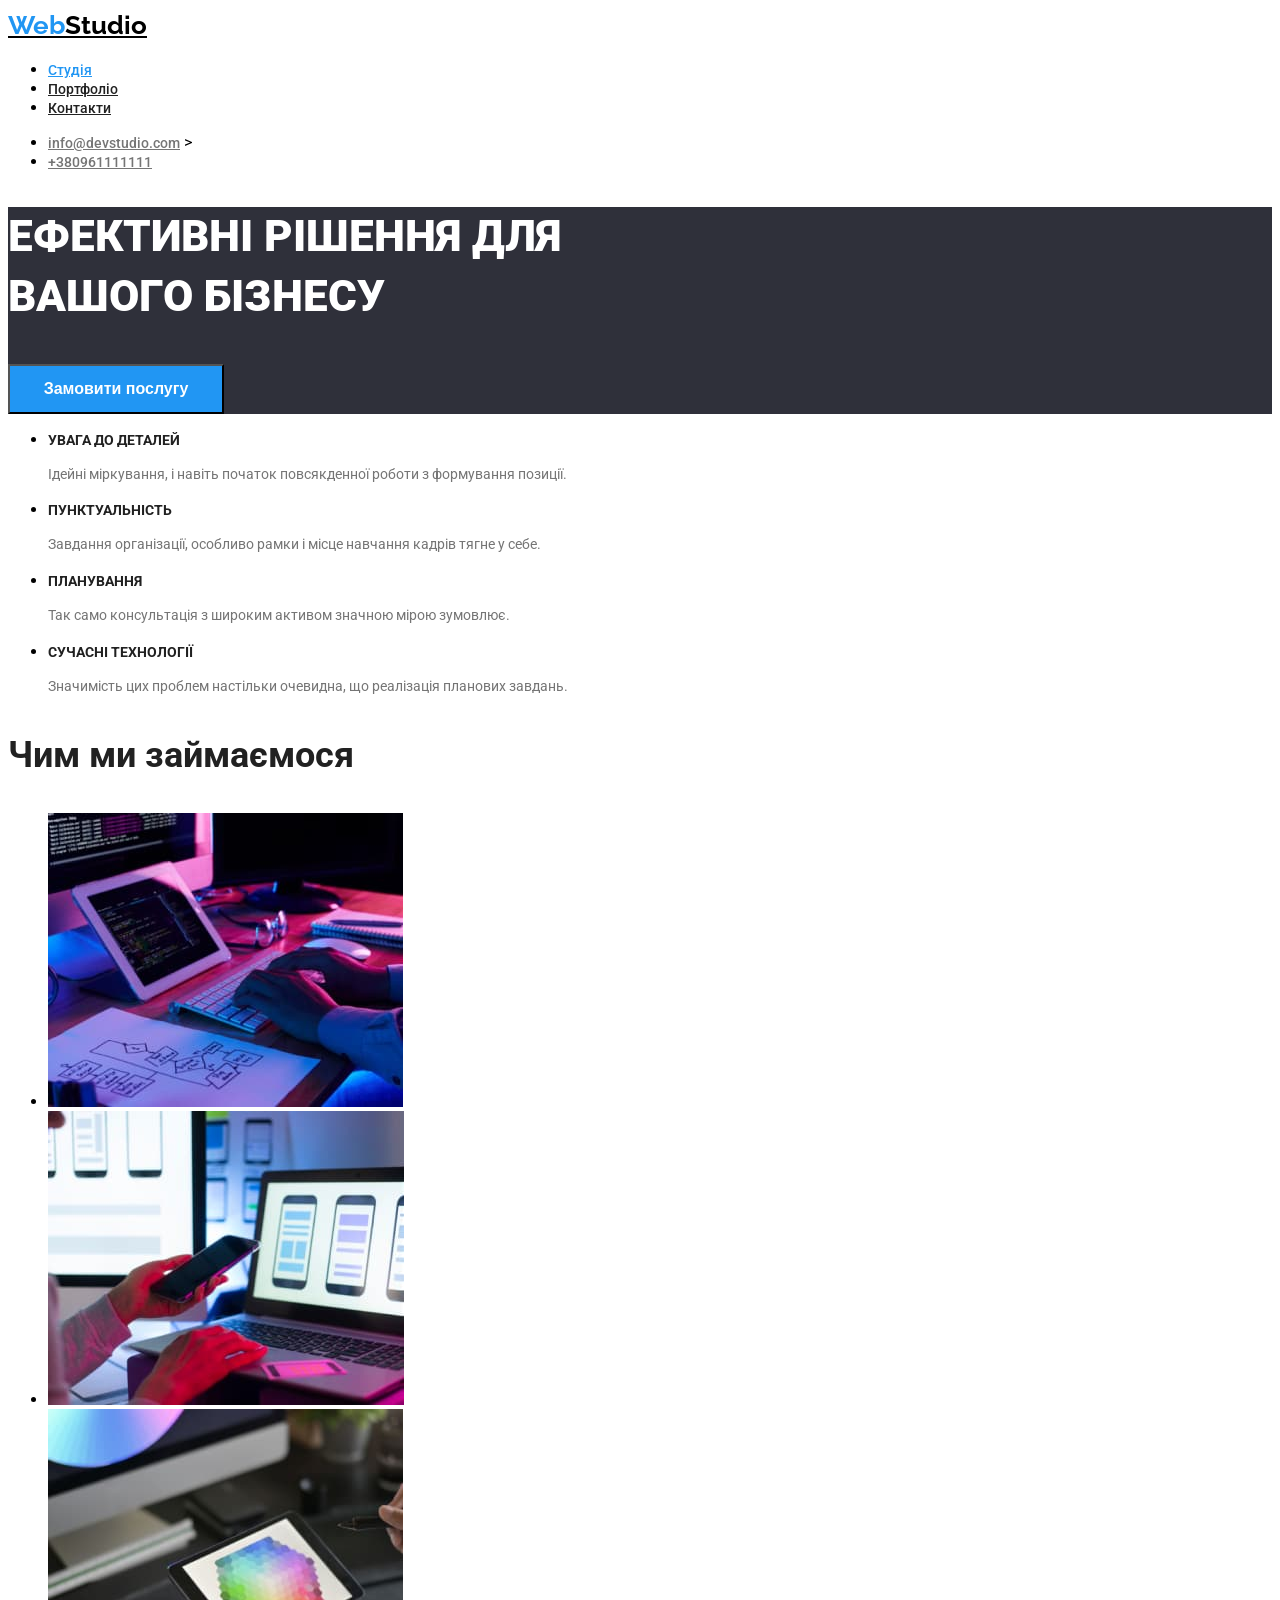
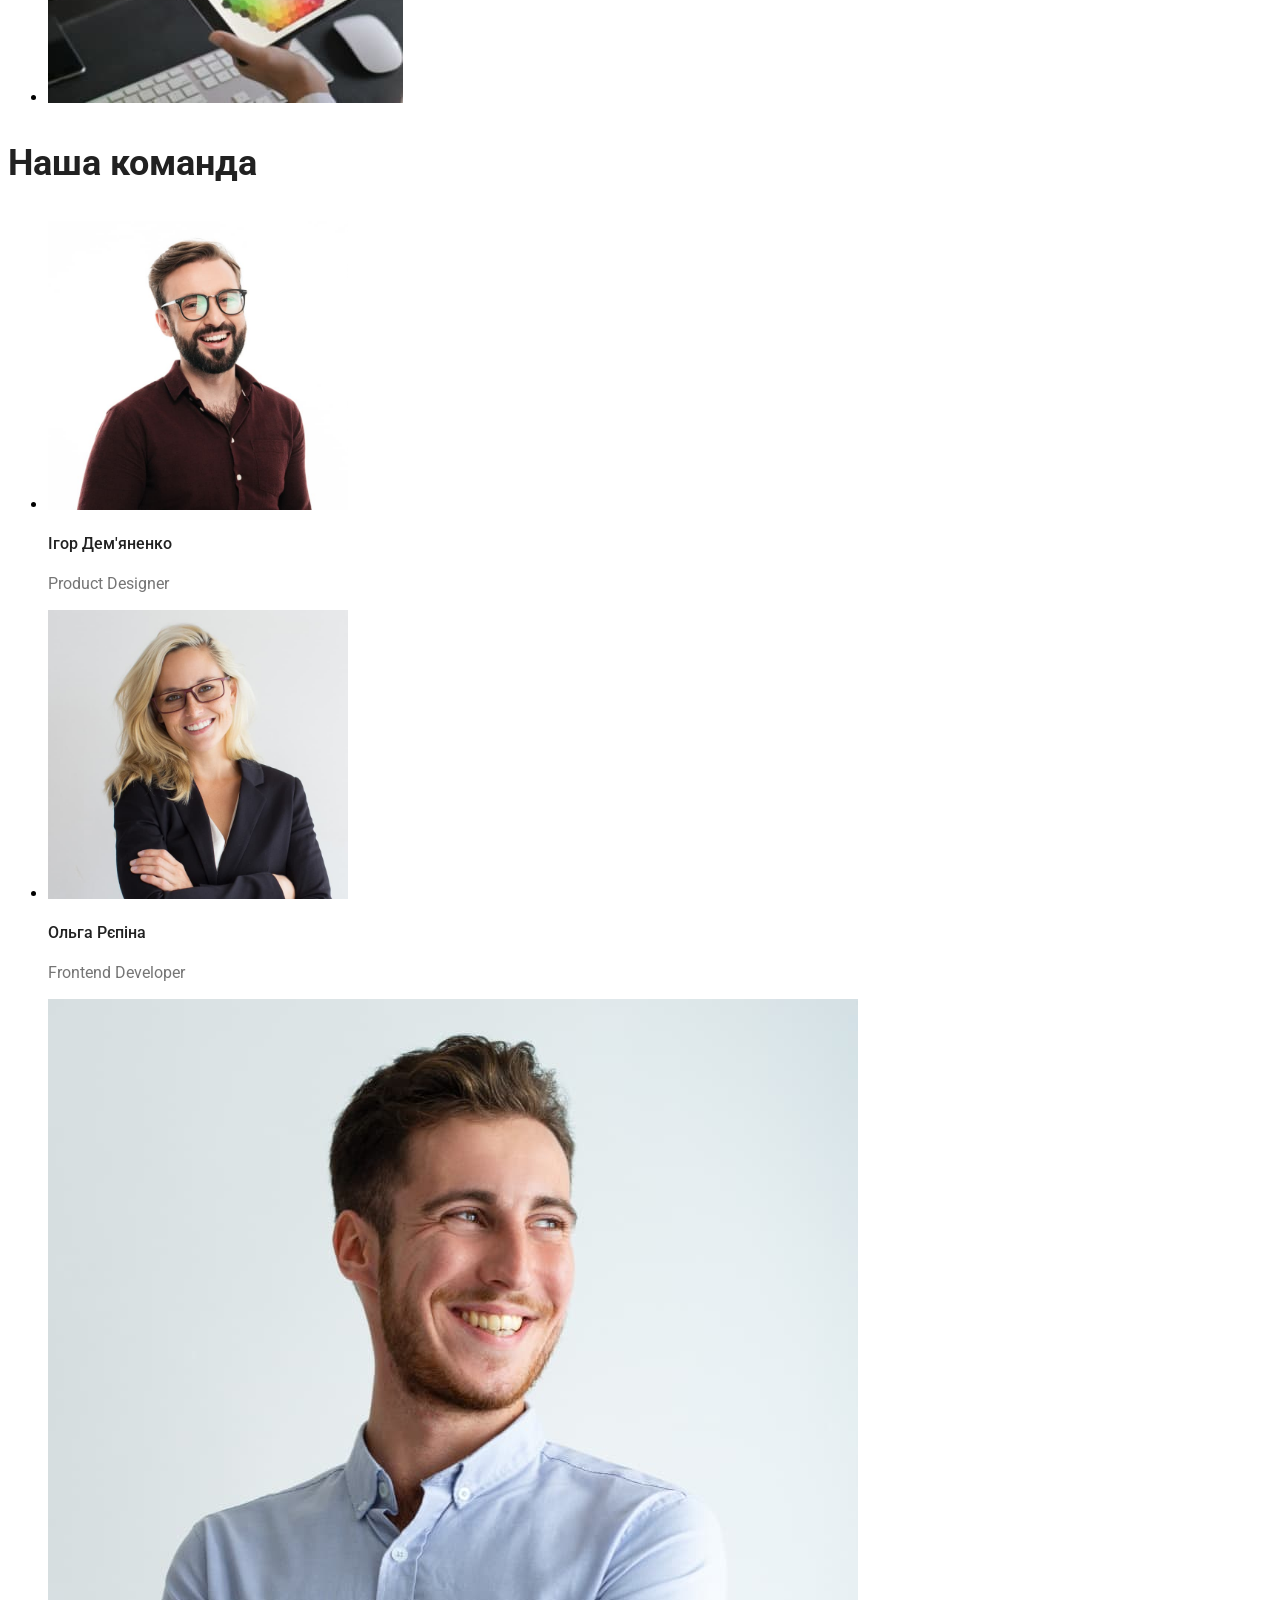
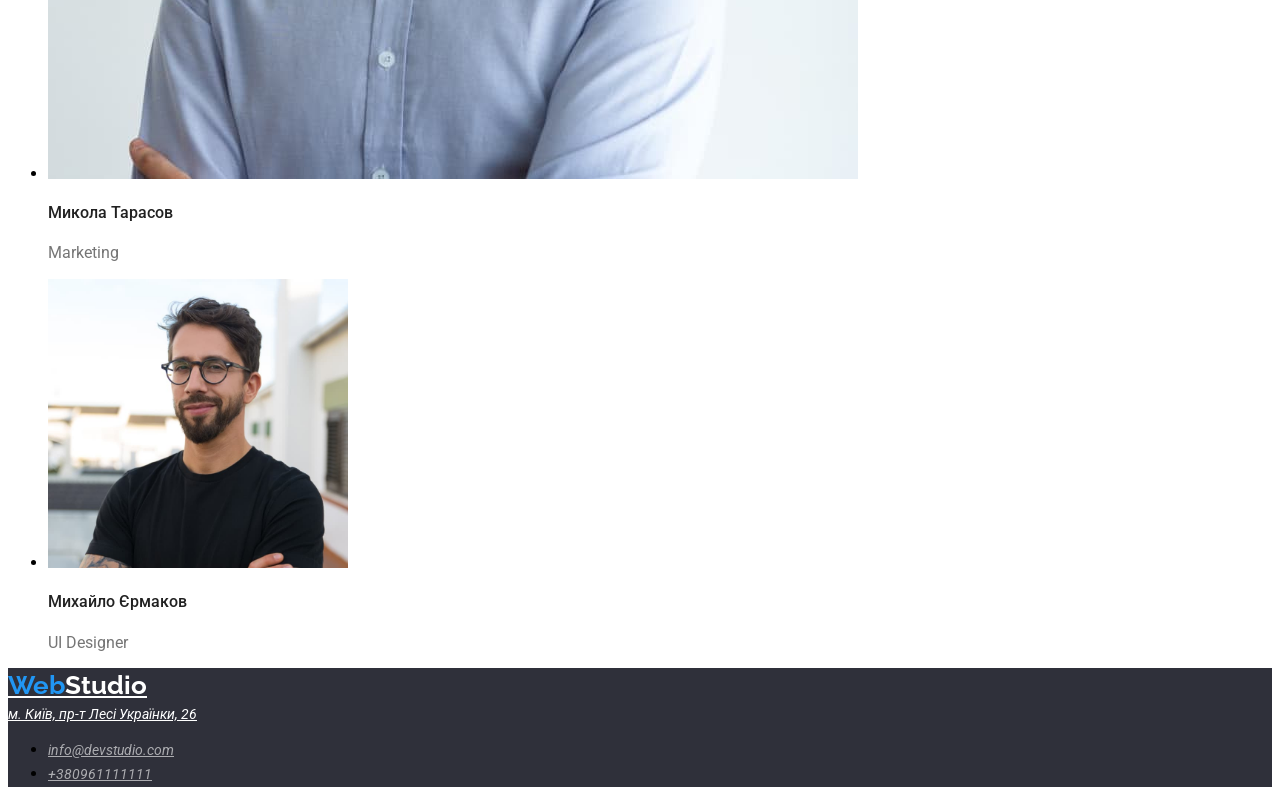
==== index.html @ e120ca50 "new body" ====
<!DOCTYPE html>
<html lang="en">
  <head>
    <meta charset="UTF-8" />
    <meta name="viewport" content="width=device-width, initial-scale=1.0" />
    <title>WebStudio</title>
    <link rel="preconnect" href="https://fonts.googleapis.com" />
    <link rel="preconnect" href="https://fonts.gstatic.com" crossorigin />
    <link
      href="https://fonts.googleapis.com/css2?family=Raleway:ital,wght@0,100..900;1,100..900&family=Roboto:ital,wght@0,100;0,300;0,400;0,500;0,700;0,900;1,100;1,300;1,400;1,500;1,700;1,900&display=swap"
      rel="stylesheet"
    />
    <link rel="stylesheet" href="./css/style.css" />
  </head>
  <body>
    <header class="header">
      <a class="header-logo" href="/index.html"><span class="header-web">Web</span>Studio</a>
      <nav class="header-nav">
        <ul class="nav-list">
          <li class="nav-link"><a class="nav-item current" href="./index.html">Студія</a></li>
          <li class="nav-link">
            <a class="nav-item" href="./pages/portfolio.html">Портфоліо</a>
          </li>
          <li class="nav-link"><a class="nav-item " href="#">Контакти</a></li>
        </ul>
      </nav>
      <ul class="header-list">
        <li class="header-link">
          <a class="header-item" href="mailto:info@devstudio.com"
            >info@devstudio.com</a>
          >
        </li>
        <li class="header-link"><a class="header-item" href="tel:+380961111111">+380961111111</a></li>
      </ul>
    </header>
    <main class="main">
      <!-- Секція Ефективні рішення для вашого бізнесу -->
      <section class="hero">
        <h1 class="hero-title">Ефективні рішення для вашого бізнесу</h1>
        <button type="button" class="hero-button">Замовити послугу</button>
      </section>
      <!-- Секція наші переваги -->
      <section class="advantages">
        <ul class="advantages-list">
          <li class="advantages-item">
            <h2 class="advantages-title">УВАГА ДО ДЕТАЛЕЙ</h2>
            <p class="advantages-text">
              Ідейні міркування, і навіть початок повсякденної роботи з
              формування позиції.
            </p>
          </li>
          <li class="advantages-item">
            <h2 class="advantages-title">ПУНКТУАЛЬНІСТЬ</h2>
            <p class="advantages-text">
              Завдання організації, особливо рамки і місце навчання кадрів тягне
              у себе.
            </p>
          </li>
          <li class="advantages-item">
            <h2 class="advantages-title">ПЛАНУВАННЯ</h2>
            <p class="advantages-text">
              Так само консультація з широким активом значною мірою зумовлює.
            </p>
          </li>
          <li class="advantages-item">
            <h2 class="advantages-title">СУЧАСНІ ТЕХНОЛОГІЇ</h2>
            <p class="advantages-text">
              Значимість цих проблем настільки очевидна, що реалізація планових
              завдань.
            </p>
          </li>
        </ul>
      </section>
      <!-- Секція чим ми займаємося -->
      <section class="affairs">
        <h3 class="affairs-title">Чим ми займаємося</h3>
        <ul class="affairs-list">
          <li class="affairs-item">
            <img src="./images/dekstop.jpg" alt="Фото як пишуть коди" class="affairs-img" />
          </li>
          <li class="affairs-item">
            <img src="./images/phone.jpg" alt="фото з телефоном" class="affairs-img" />
          </li>
          <li class="affairs-item">
            <img src="./images/plunshet.jpg" alt="фото з планшетом" class="affairs-img" />
          </li>
        </ul>
      </section>
      <!-- Секція наша команда -->
      <section class="comand">
        <h3 class="comand-title">Наша команда</h3>
        <ul class="comand-list">
          <li class="comand-item">
            <img src="./images/igor.jpg" width="300" alt="фото нашого колеги" class="comand-img" />
            <h4 class="comand-description">Ігор Дем'яненко</h4>
            <p class="comand-text">Product Designer</p>
          </li>
          <li class="comand-item">
            <img src="./images/olga.jpg" width="300" alt="фото нашої колеги" class="comand-img" />
            <h4 class="comand-description">Ольга Рєпіна</h4>
            <p class="comand-text">Frontend Developer</p>
          </li>
          <li class="comand-item">
            <img
              src="./images/mykola.jpg"
              width="
              alt="фото нашого колеги" class="comand-img"
            />
            <h4 class="comand-description">Микола Тарасов</h4>
            <p class="comand-text">Marketing</p>
          </li>
          <li class="comand-item">
            <img
              src="./images/myhuylo.jpg"
              width="300"
              alt="фото нашого колеги" class="comand-img"
            />
            <h4 class="comand-description">Михайло Єрмаков</h4>
            <p class="comand-text">UI Designer</p>
          </li>
        </ul>
      </section>
    </main>
    <footer class="footer">
      <a class="footer-logo" href="/index.html"
        ><span class="footer-web">Web</span>Studio</a
      >
      <address class="footer-adress">
        <a
          class="footer-maps"
          href="https://www.google.com/maps/d/viewer?mid=10uSM3H-mIU3GznYo2szRIEphczw&hl=en_US&ll=50.42732700000001%2C30.538092&z=17"
          target="_blank"
          >м. Київ, пр-т Лесі Українки, 26</a
        >
        <ul class="footer-list">
          <li class="footer-link">
            <a class="footer-item" href="mailto:info@devstudio.com"
              >info@devstudio.com</a
            >
          </li>
          <li class="footer-link"><a class="footer-item" href="tel:+380961111111">+380961111111</a></li>
        </ul>
      </address>
    </footer>
  </body>
</html>
---- css/style.css ----
:root{
    --background-color: #2F303A;
    --text-color :#212121;
    --accent-color: #757575;
    --web-color: #2196F3;
    --studio-color: #FFF;
    --data-color: rgba(255, 255, 255, 0.6); 
    --comand-color: rgba(245, 244, 250, 1);
    --dateheader-color: rgba(117, 117, 117, 1);
    --studio1-color: #000;
}

body {
font-family: "Roboto";
}

/* Хедер */
.header-logo {
    color: var(--studio1-color);
        font-family: "Raleway";
        font-size: 26px;
        font-weight: 700;
        line-height: 1.38;       
}

.header-web {
color: var(--web-color);
    font-family: "Raleway";
    font-size: 26px;
    font-weight: 700;
    line-height: 1.38;
   
}

.nav-item {
    color: var(--text-color);
        font-size: 14px;
        font-weight: 500;
        line-height: 1.14;
}

.nav-item:hover, .nav-item:focus {
    color: var(--web-color);
}

.current {
    color: var(--web-color);
}

.header-item {
    color: var(--accent-color);
        font-size: 14px;
        font-weight: 500;
        line-height: 1.14;
       
}

.header-item:hover, .header-item:focus {
    color: var(--web-color);
}

/* Секція герой */
.hero {
        background: var(--background-color);
}

.hero-title {
    width: 696px;
    color: var(--studio-color);
        font-size: 44px;
        font-weight: 900;
        line-height: 1.36;
        text-transform: uppercase;
}

.hero-button {
    width: 216px;
        height: 50px;
        background: var(--web-color);
        color: var(--studio-color);
            font-size: 16px;
            font-weight: 700;
            line-height: 30px;
}

/* Секція наші переваги */
.advantages-title {
    color: var(--text-color);
        font-size: 14px;
        font-weight: 700;
        line-height: 1.14;
        text-transform: uppercase;
}

.advantages-text {
    color: var(--accent-color);
        font-size: 14px;
        font-weight: 400;
        line-height: 1.71;
}

/* Секція чим ми займаємося */
.affairs-title {
    color: var(--text-color);
        font-size: 36px;
        font-weight: 700;
        line-height: 1.16;
}

/* Секція команда  */
.command {
    background-color: var(--comand-color);
}

.comand-title {
    color: var(--text-color);
        font-size: 36px;
        font-weight: 700;
        line-height: 1.16;
}

.comand-description {
    color: var(--text-color);
        font-size: 16px;
        font-weight: 500;
        line-height: 1.18;
}

.comand-text {
    color: var(--accent-color);
        font-size: 16px;
        font-weight: 400;
        line-height: 1.18;
}

/* Футер */
.footer {
    background-color: var(--background-color);
}

.footer-logo {
    color: var(--studio-color);
        font-family: "Raleway";
        font-size: 26px;
        font-weight: 700;
        line-height: 1.38;
}

.footer-web {
    color: var(--web-color);
        font-family: "Raleway";
        font-size: 26px;
        font-weight: 700;
        line-height: 1.38;
}

.footer-maps {
    color: var(--studio-color);
        font-size: 14px;
        font-weight: 400;
        line-height: 1,71;
}

.footer-item {
    color: var(--data-color);
        font-size: 14px;
        font-weight: 400;
        line-height: 1.71;
}
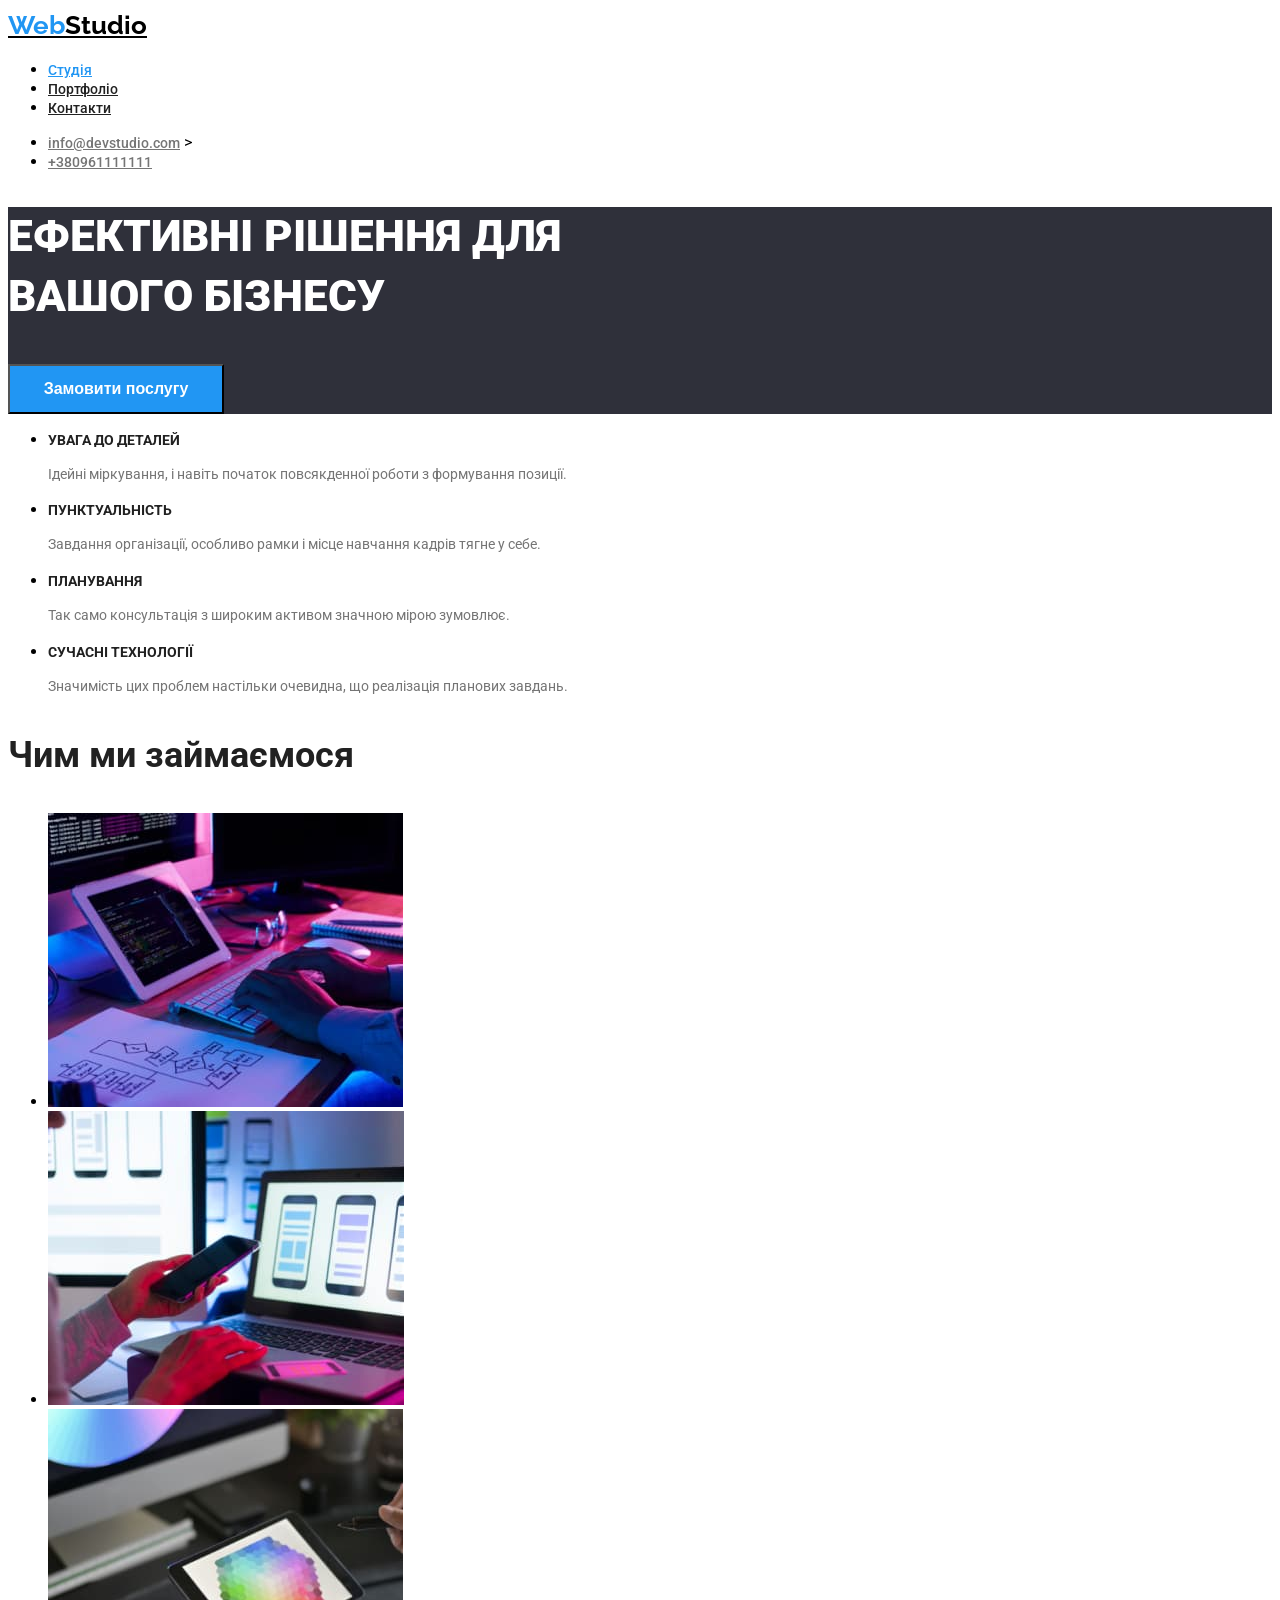
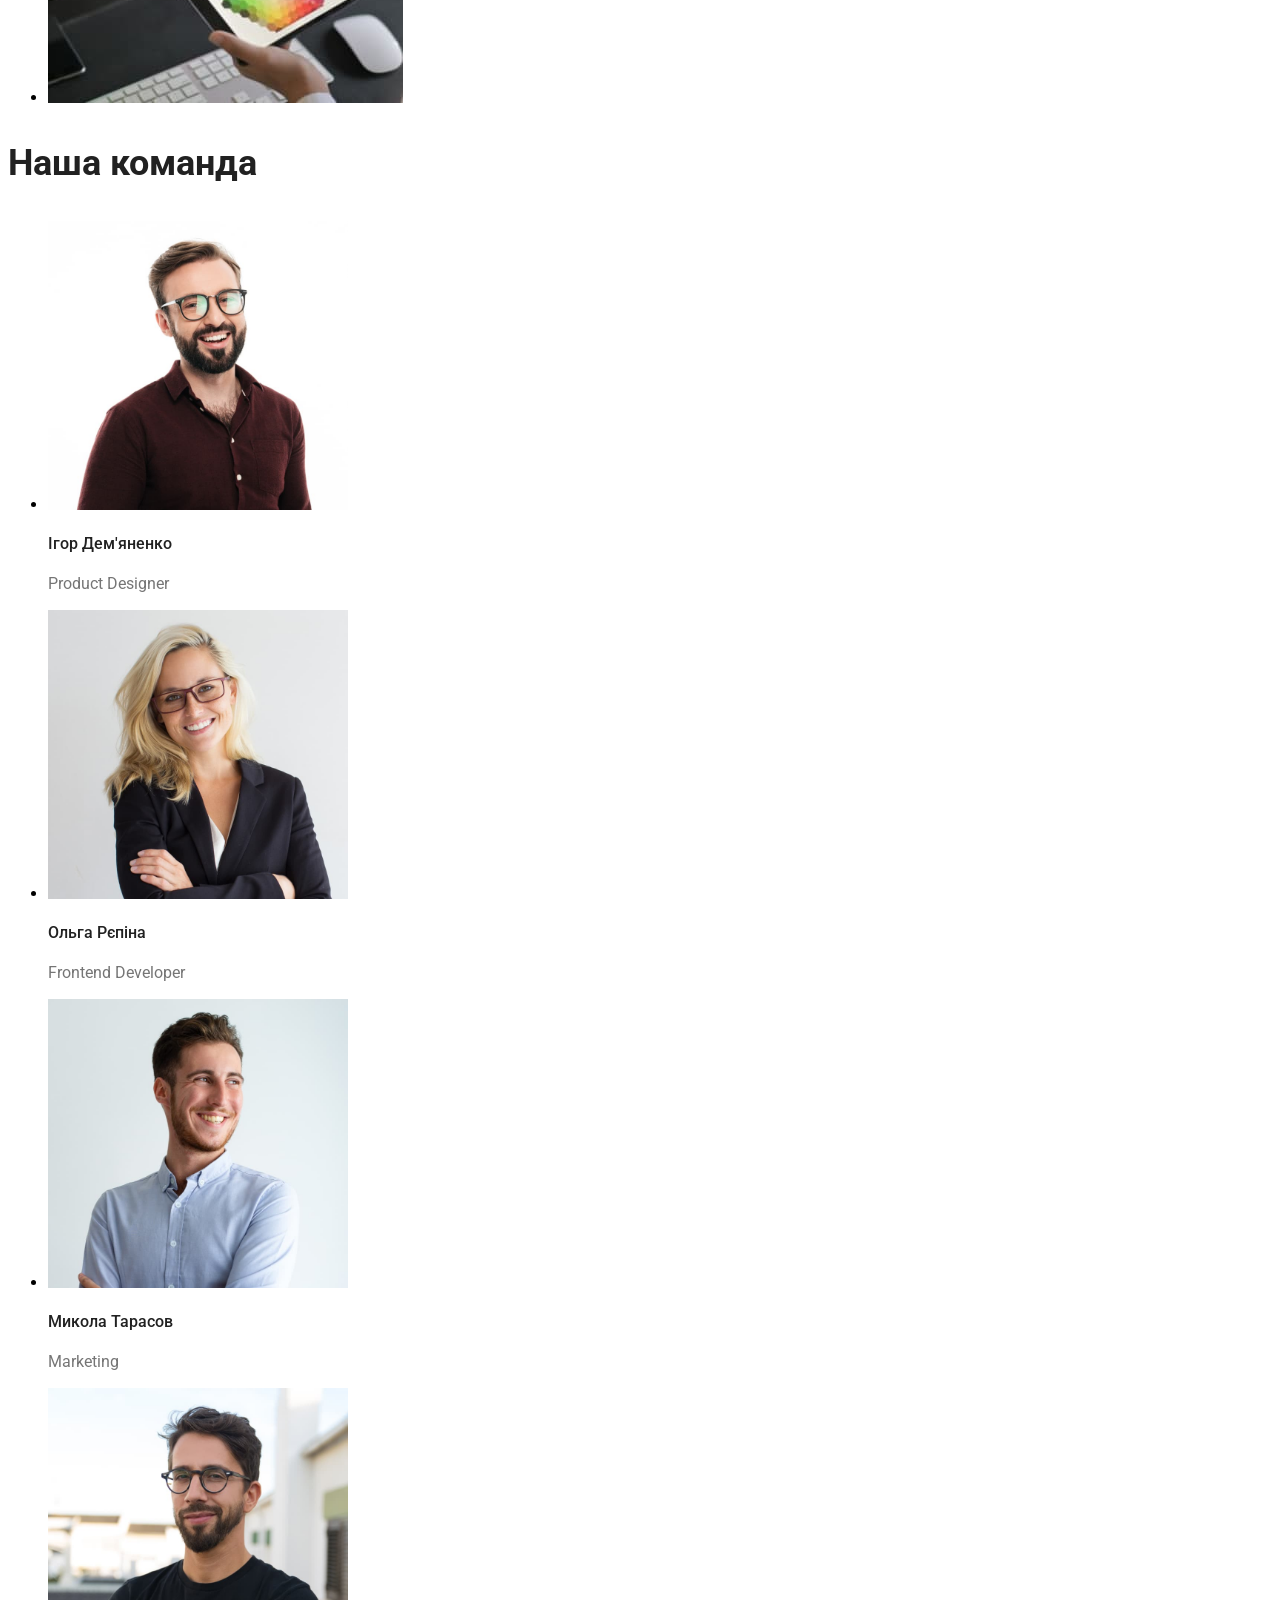
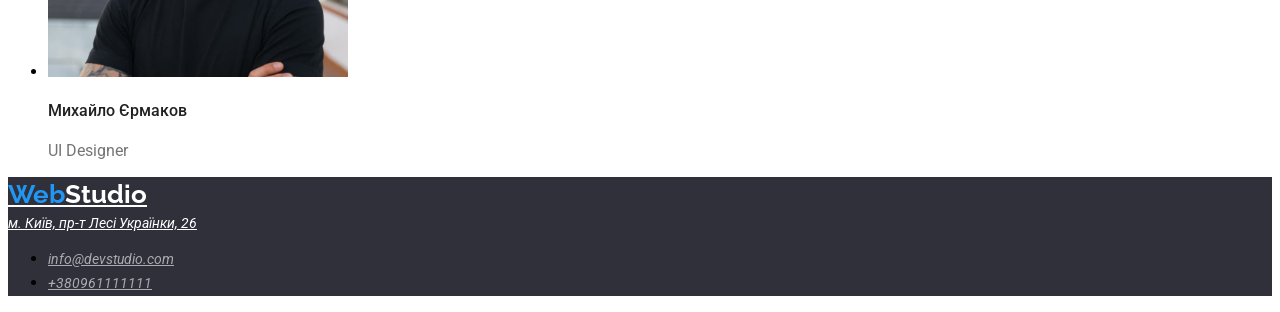
==== commit 512f95b0: "300px" ====
--- a/index.html
+++ b/index.html
@@ -103,7 +103,7 @@
           <li class="comand-item">
             <img
               src="./images/mykola.jpg"
-              width="
+              width="300"
               alt="фото нашого колеги" class="comand-img"
             />
             <h4 class="comand-description">Микола Тарасов</h4>
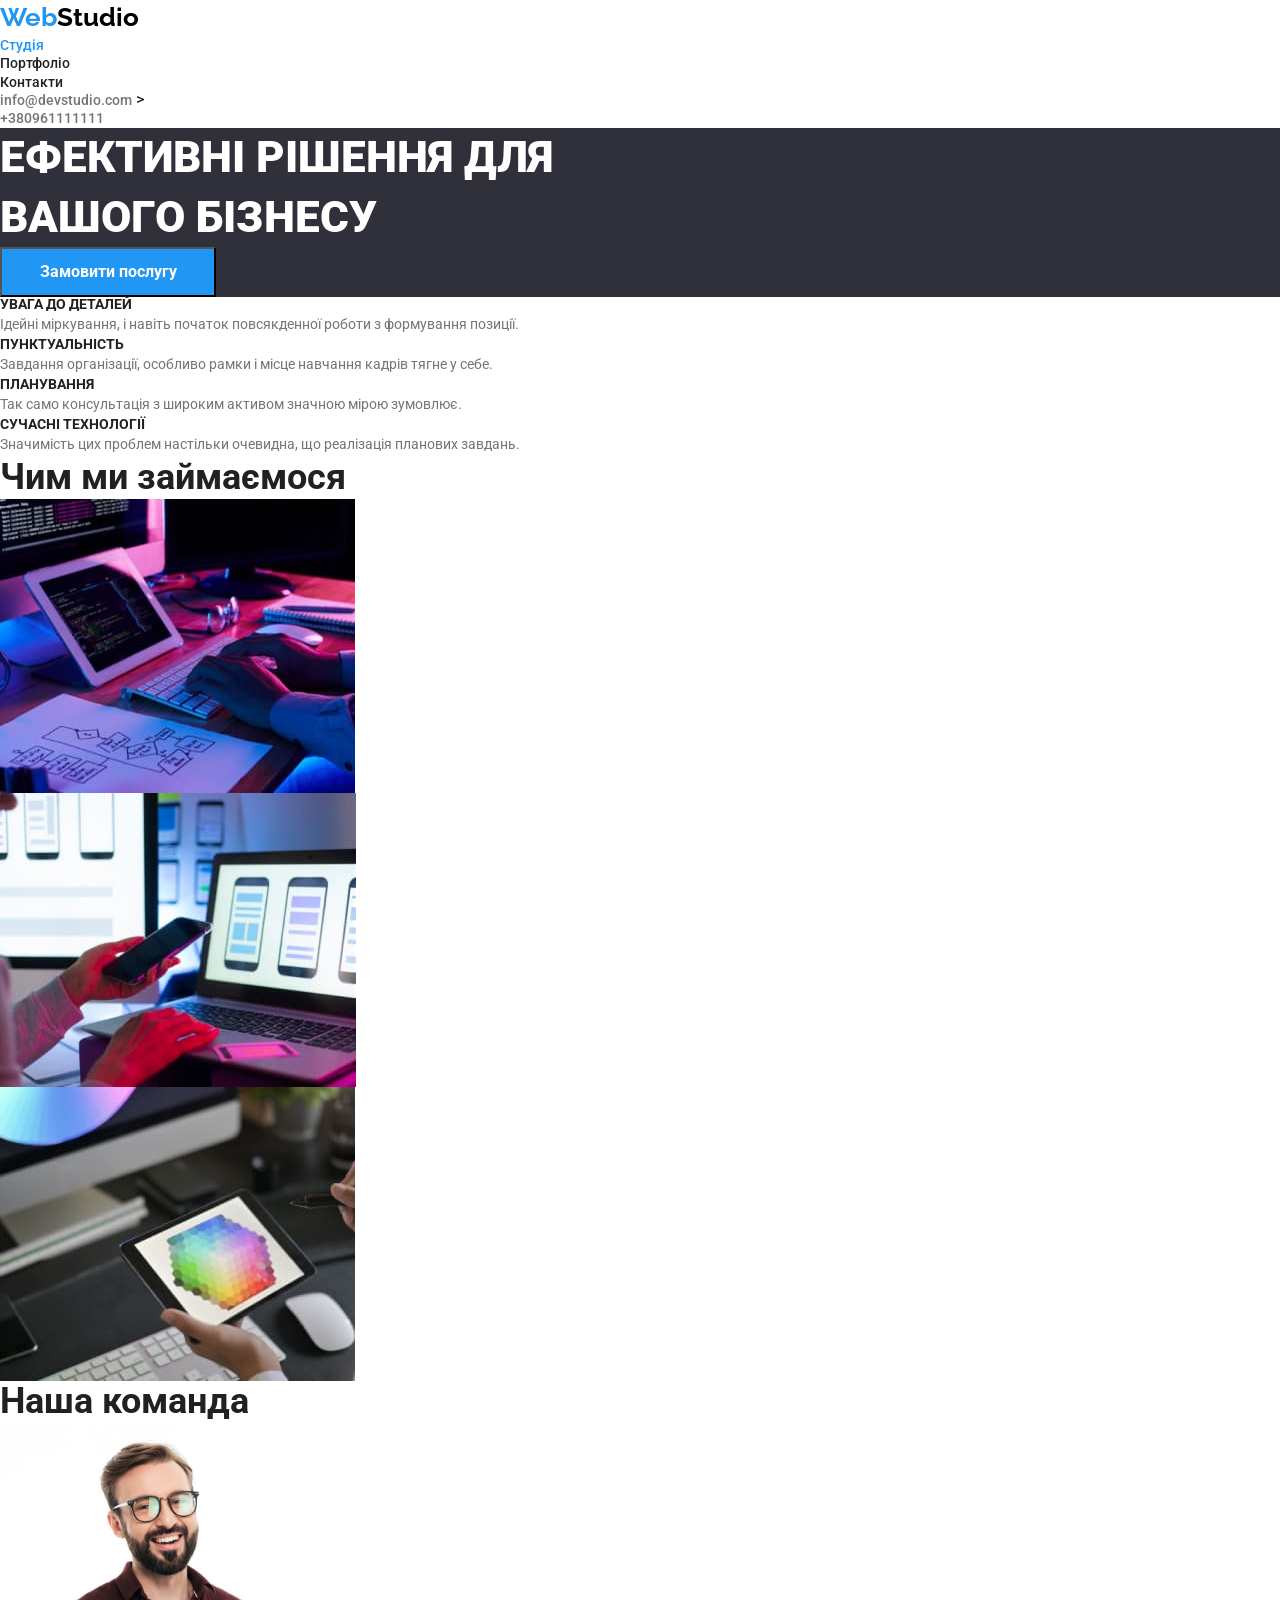
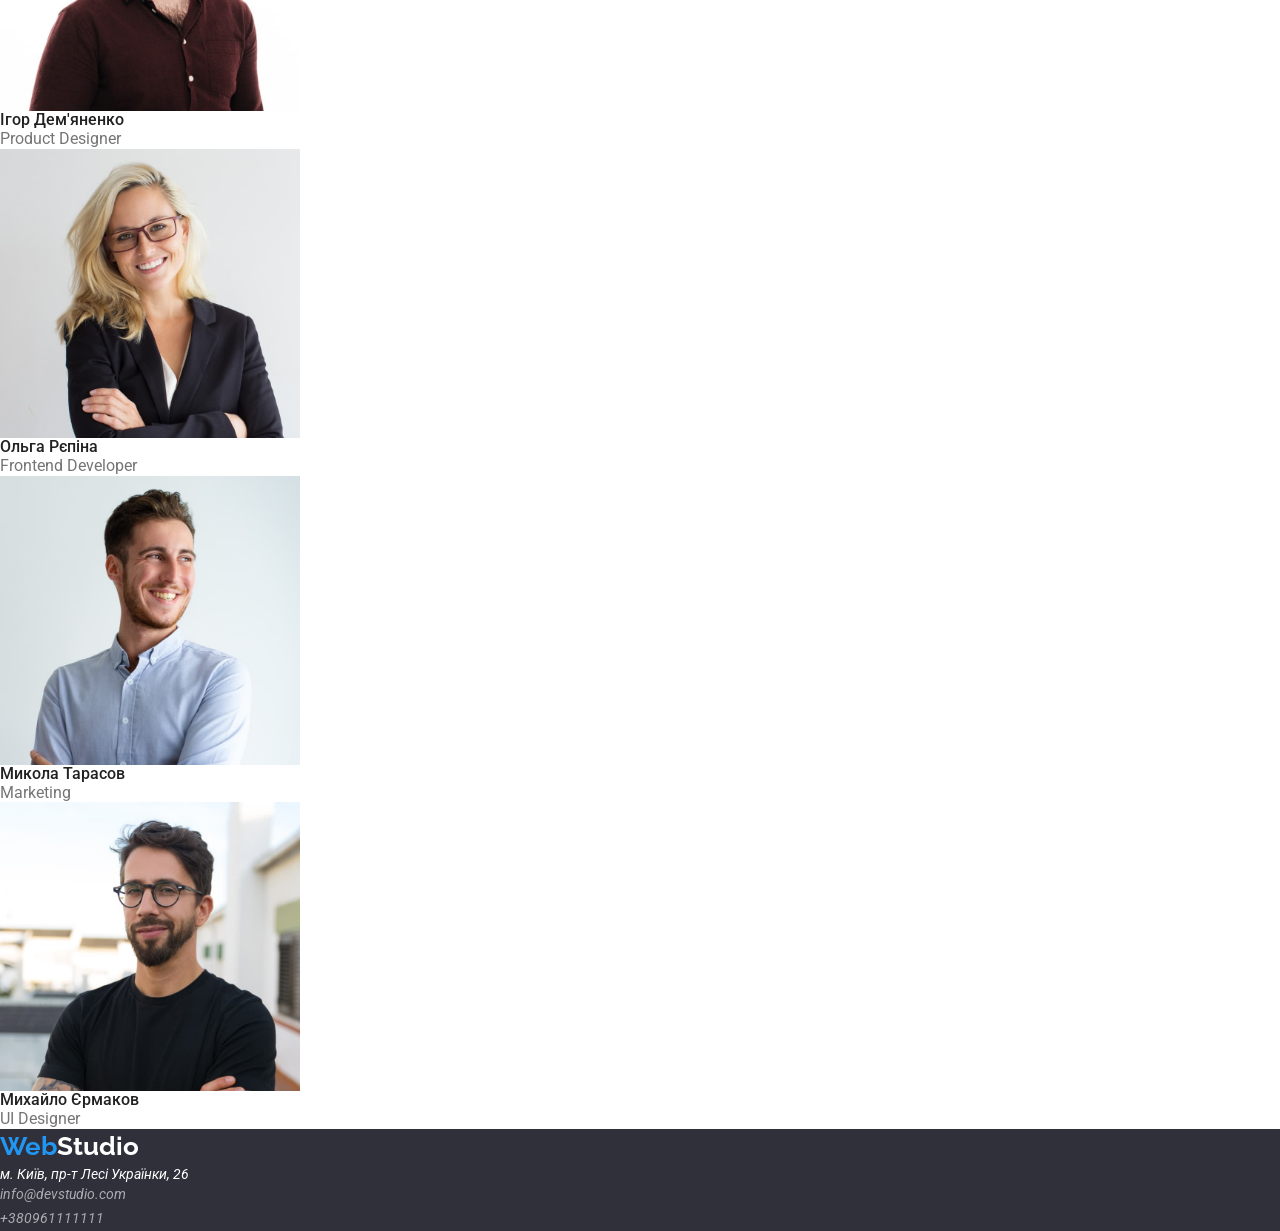
==== commit 563e22bb: "normalize" ====
--- a/index.html
+++ b/index.html
@@ -10,6 +10,7 @@
       href="https://fonts.googleapis.com/css2?family=Raleway:ital,wght@0,100..900;1,100..900&family=Roboto:ital,wght@0,100;0,300;0,400;0,500;0,700;0,900;1,100;1,300;1,400;1,500;1,700;1,900&display=swap"
       rel="stylesheet"
     />
+    <link rel="stylesheet" href="https://cdnjs.cloudflare.com/ajax/libs/modern-normalize/2.0.0/modern-normalize.min.css" integrity="sha512-4xo8blKMVCiXpTaLzQSLSw3KFOVPWhm/TRtuPVc4WG6kUgjH6J03IBuG7JZPkcWMxJ5huwaBpOpnwYElP/m6wg==" crossorigin="anonymous" referrerpolicy="no-referrer" />
     <link rel="stylesheet" href="./css/style.css" />
   </head>
   <body>
--- a/css/style.css
+++ b/css/style.css
@@ -8,6 +8,25 @@
     --comand-color: rgba(245, 244, 250, 1);
     --dateheader-color: rgba(117, 117, 117, 1);
     --studio1-color: #000;
+}
+
+img {
+    display: block;
+}
+
+h1, h2, h3, h4, p {
+    margin: 0;
+    padding: 0;
+}
+
+ul {
+    list-style: none;
+    margin: 0;
+    padding: 0;
+}
+
+a {
+    text-decoration: none;
 }
 
 body {
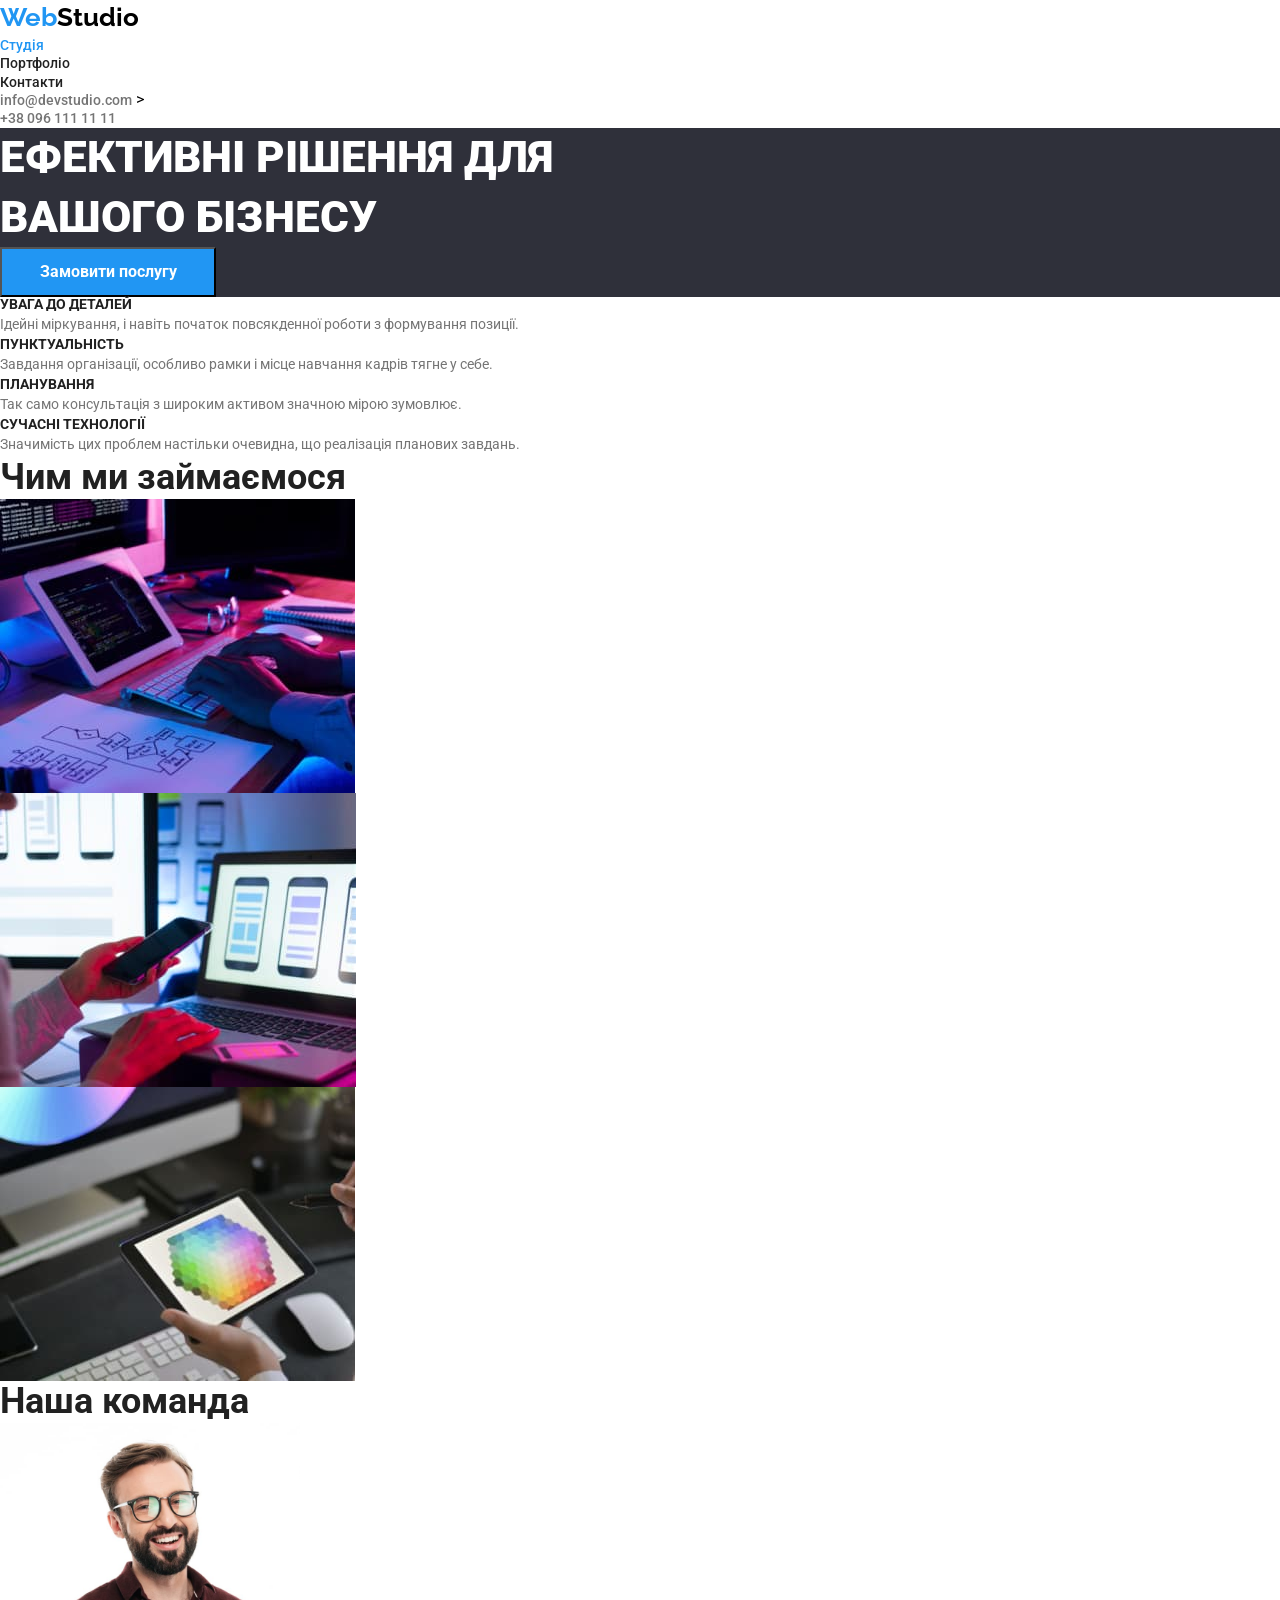
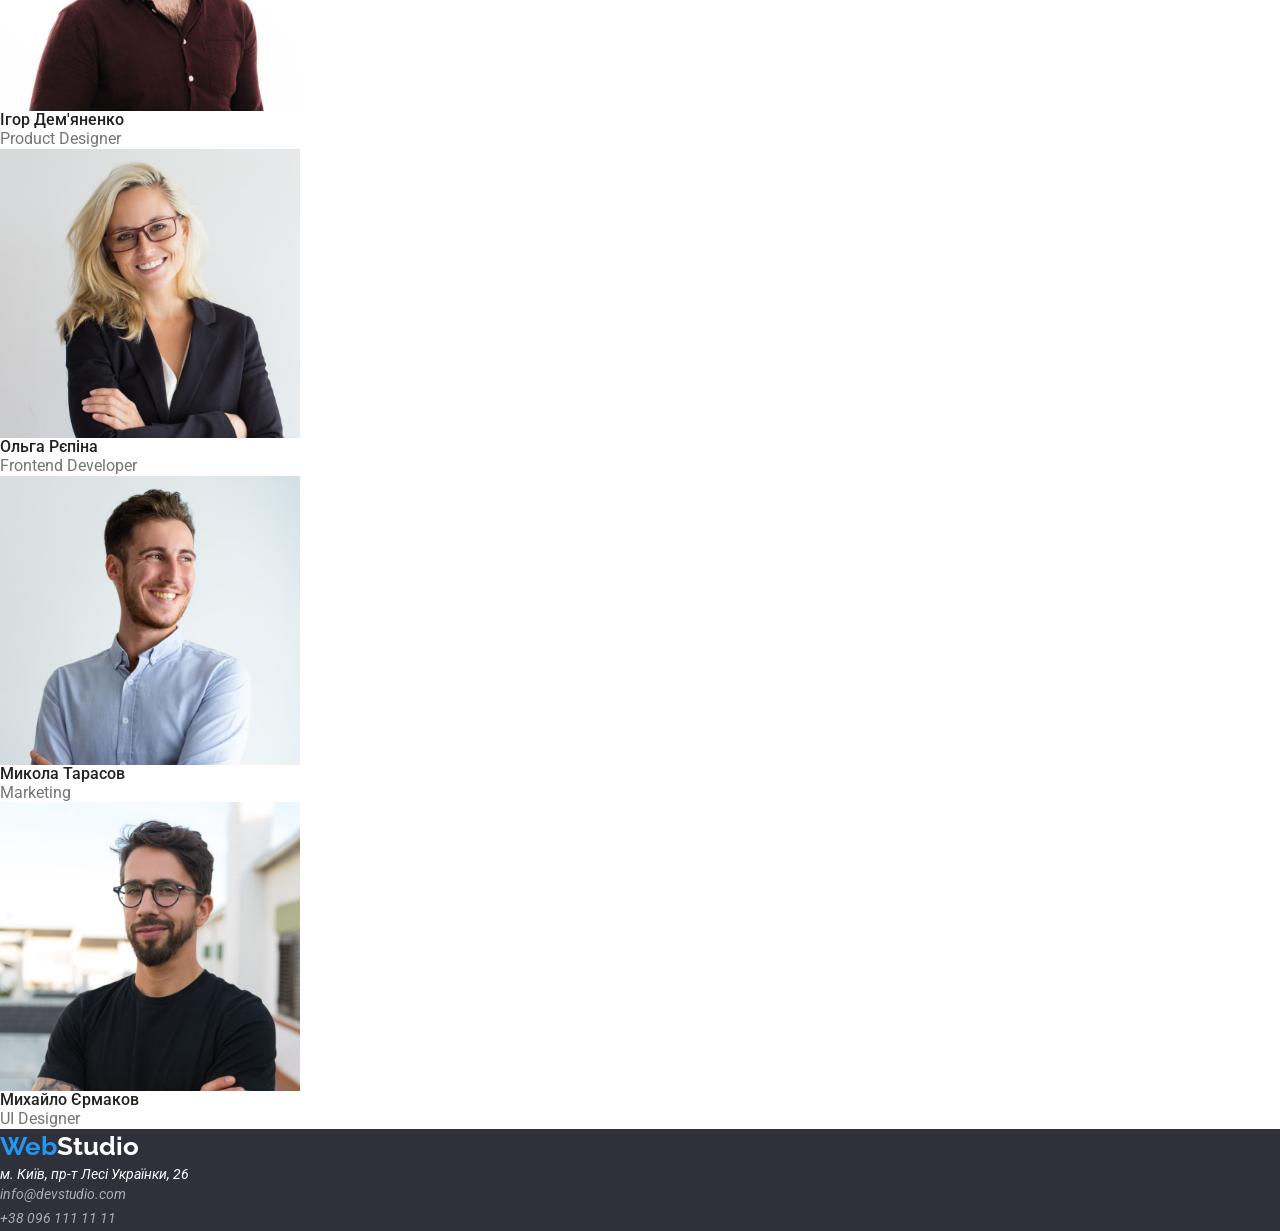
==== commit 66c16915: "new-phone" ====
--- a/index.html
+++ b/index.html
@@ -31,7 +31,7 @@
             >info@devstudio.com</a>
           >
         </li>
-        <li class="header-link"><a class="header-item" href="tel:+380961111111">+380961111111</a></li>
+        <li class="header-link"><a class="header-item" href="tel:+380961111111">+38 096 111 11 11</a></li>
       </ul>
     </header>
     <main class="main">
@@ -139,7 +139,7 @@
               >info@devstudio.com</a
             >
           </li>
-          <li class="footer-link"><a class="footer-item" href="tel:+380961111111">+380961111111</a></li>
+          <li class="footer-link"><a class="footer-item" href="tel:+380961111111">+38 096 111 11 11</a></li>
         </ul>
       </address>
     </footer>
--- a/css/style.css
+++ b/css/style.css
@@ -1,3 +1,4 @@
+
 :root{
     --background-color: #2F303A;
     --text-color :#212121;
@@ -8,6 +9,11 @@
     --comand-color: rgba(245, 244, 250, 1);
     --dateheader-color: rgba(117, 117, 117, 1);
     --studio1-color: #000;
+}
+*,
+::after,
+::before {
+    box-sizing: border-box;
 }
 
 img {
@@ -48,7 +54,6 @@
     font-size: 26px;
     font-weight: 700;
     line-height: 1.38;
-   
 }
 
 .nav-item {
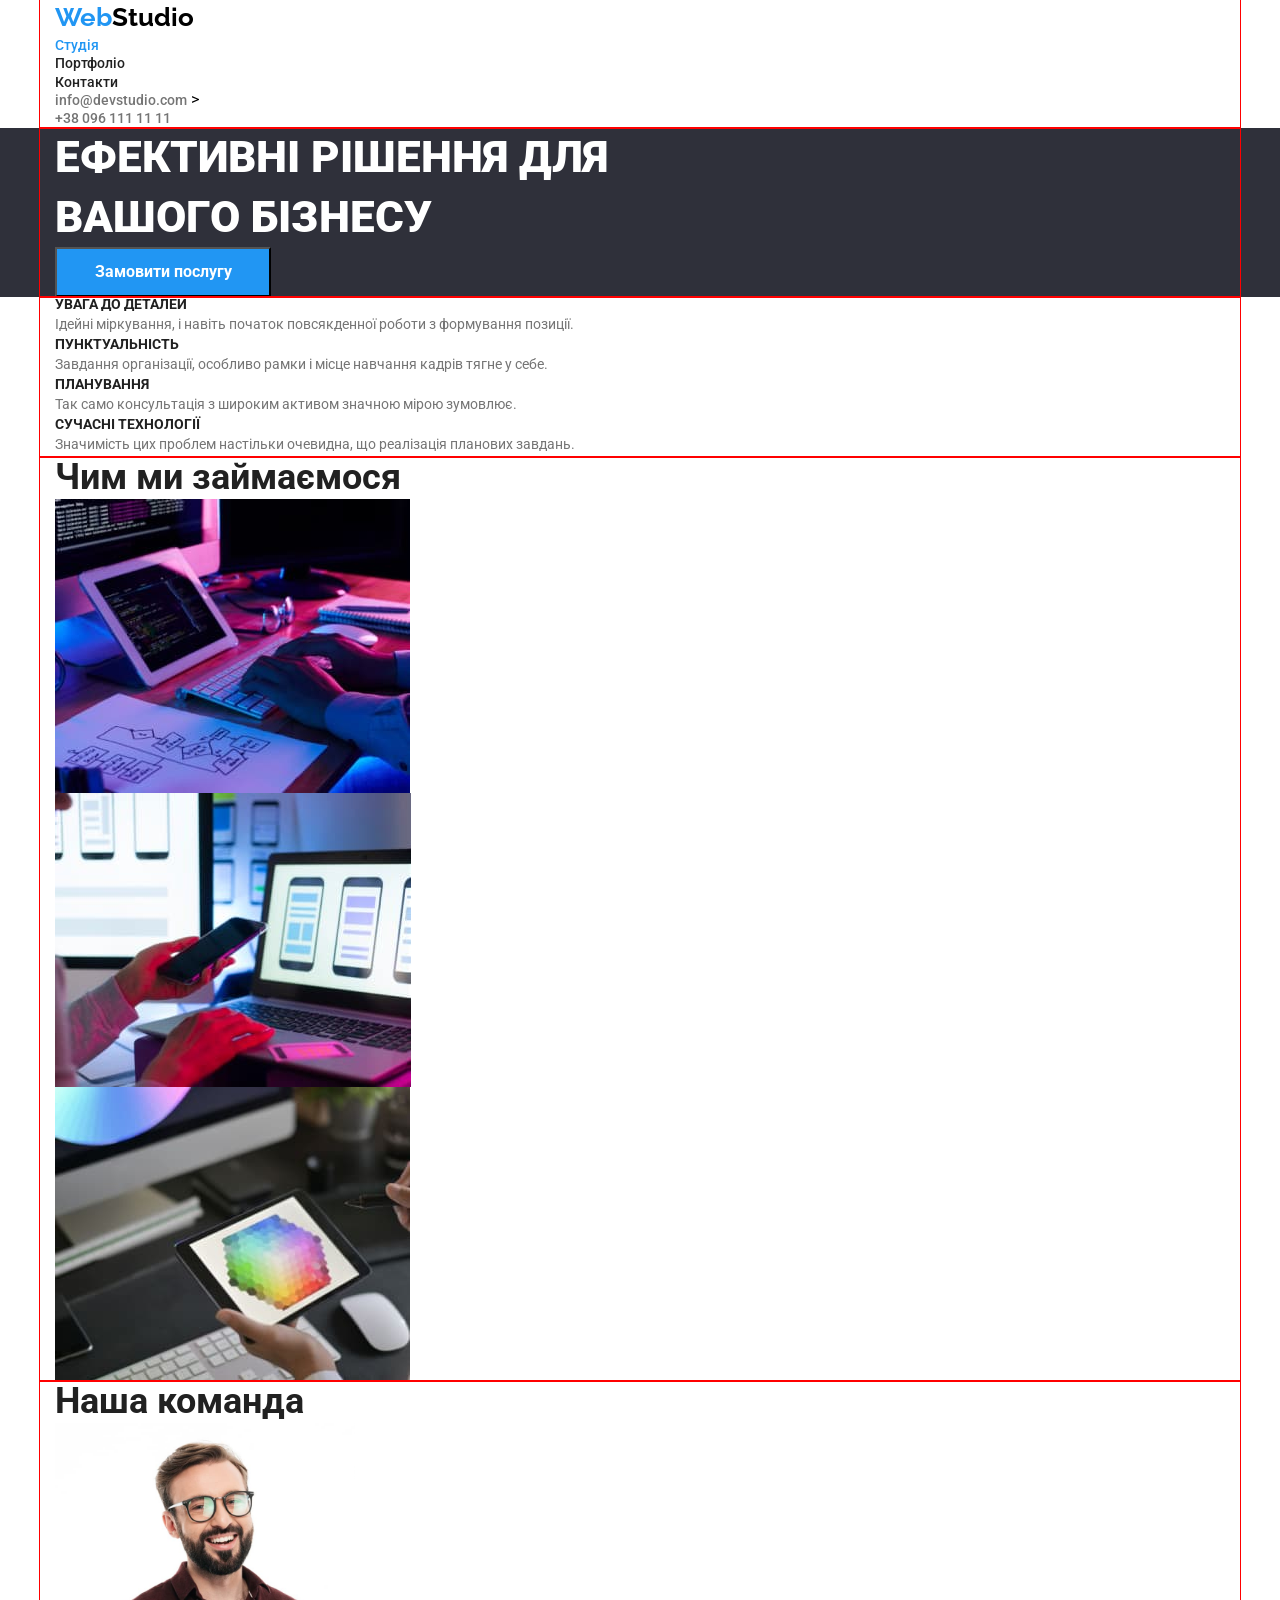
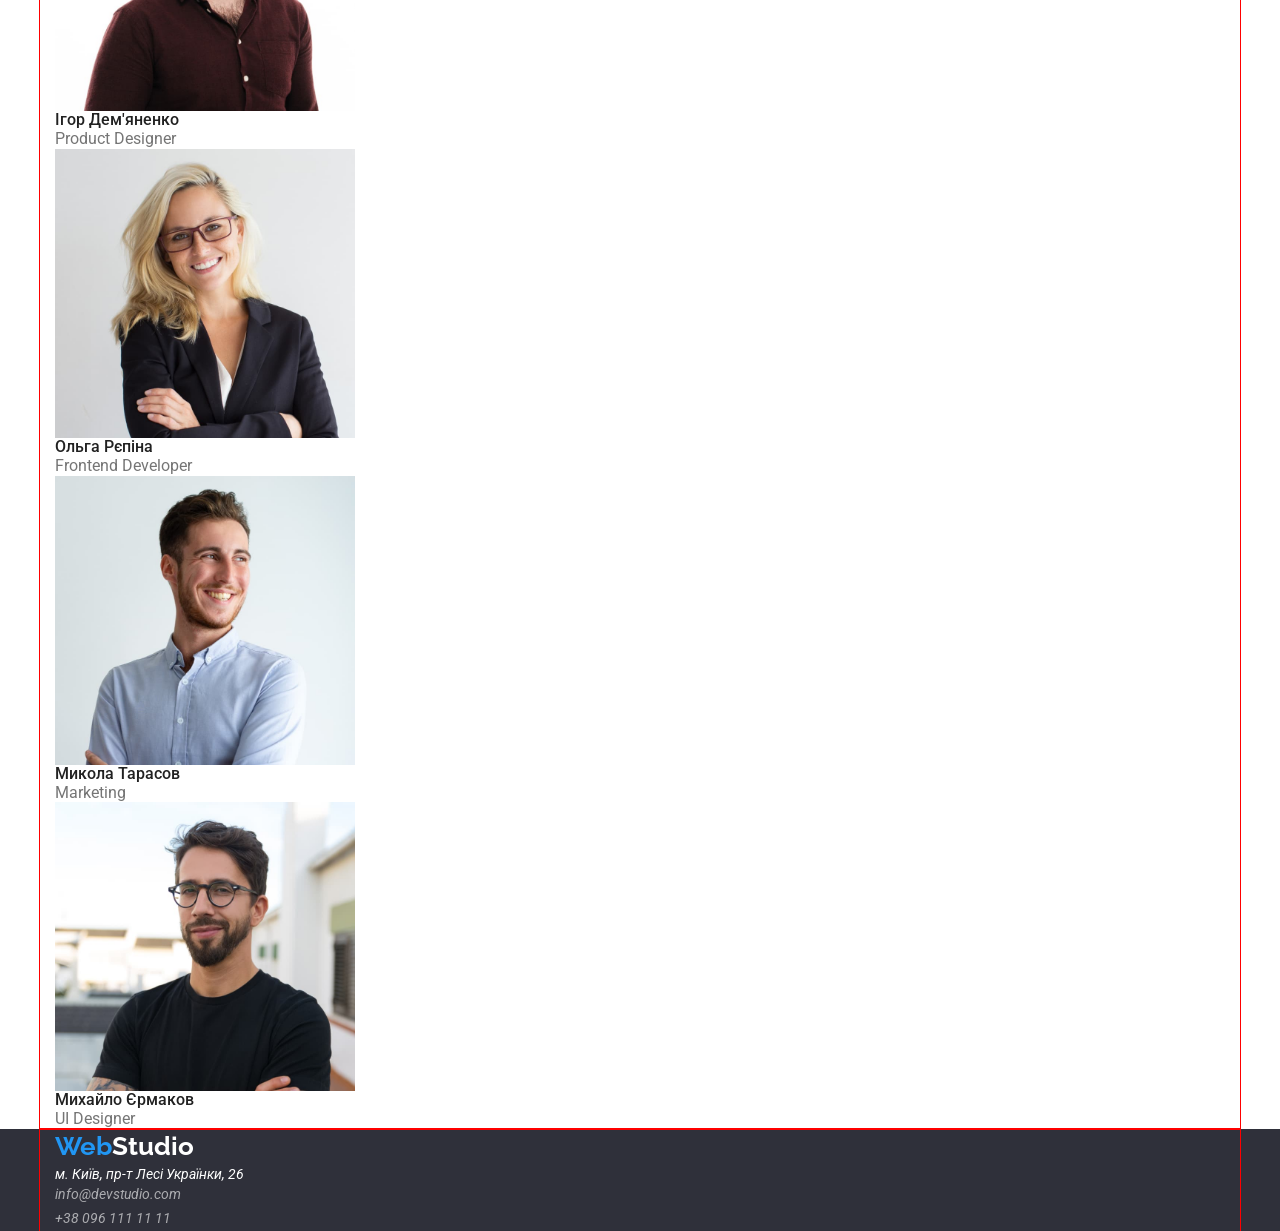
==== commit 5aa1d74c: "container" ====
--- a/index.html
+++ b/index.html
@@ -15,6 +15,7 @@
   </head>
   <body>
     <header class="header">
+      <div class="container">
       <a class="header-logo" href="/index.html"><span class="header-web">Web</span>Studio</a>
       <nav class="header-nav">
         <ul class="nav-list">
@@ -33,15 +34,19 @@
         </li>
         <li class="header-link"><a class="header-item" href="tel:+380961111111">+38 096 111 11 11</a></li>
       </ul>
+      </div>
     </header>
     <main class="main">
       <!-- Секція Ефективні рішення для вашого бізнесу -->
       <section class="hero">
+        <div class="container">
         <h1 class="hero-title">Ефективні рішення для вашого бізнесу</h1>
         <button type="button" class="hero-button">Замовити послугу</button>
+        </div>
       </section>
       <!-- Секція наші переваги -->
       <section class="advantages">
+         <div class="container">
         <ul class="advantages-list">
           <li class="advantages-item">
             <h2 class="advantages-title">УВАГА ДО ДЕТАЛЕЙ</h2>
@@ -71,9 +76,11 @@
             </p>
           </li>
         </ul>
+        </div>
       </section>
       <!-- Секція чим ми займаємося -->
       <section class="affairs">
+        <div class="container">
         <h3 class="affairs-title">Чим ми займаємося</h3>
         <ul class="affairs-list">
           <li class="affairs-item">
@@ -86,9 +93,11 @@
             <img src="./images/plunshet.jpg" alt="фото з планшетом" class="affairs-img" />
           </li>
         </ul>
+        </div>
       </section>
       <!-- Секція наша команда -->
       <section class="comand">
+        <div class="container">
         <h3 class="comand-title">Наша команда</h3>
         <ul class="comand-list">
           <li class="comand-item">
@@ -120,9 +129,12 @@
             <p class="comand-text">UI Designer</p>
           </li>
         </ul>
+        </div>
       </section>
     </main>
+    <!-- Футер -->
     <footer class="footer">
+      <div class="container">
       <a class="footer-logo" href="/index.html"
         ><span class="footer-web">Web</span>Studio</a
       >
@@ -142,6 +154,7 @@
           <li class="footer-link"><a class="footer-item" href="tel:+380961111111">+38 096 111 11 11</a></li>
         </ul>
       </address>
+      </div>
     </footer>
   </body>
 </html>
--- a/css/style.css
+++ b/css/style.css
@@ -10,6 +10,15 @@
     --dateheader-color: rgba(117, 117, 117, 1);
     --studio1-color: #000;
 }
+
+.container {
+    width: 1200px;
+    padding-right: 15px;
+    padding-left: 15px;
+    margin: 0 auto;
+    outline: 1px solid red ;
+}
+
 *,
 ::after,
 ::before {
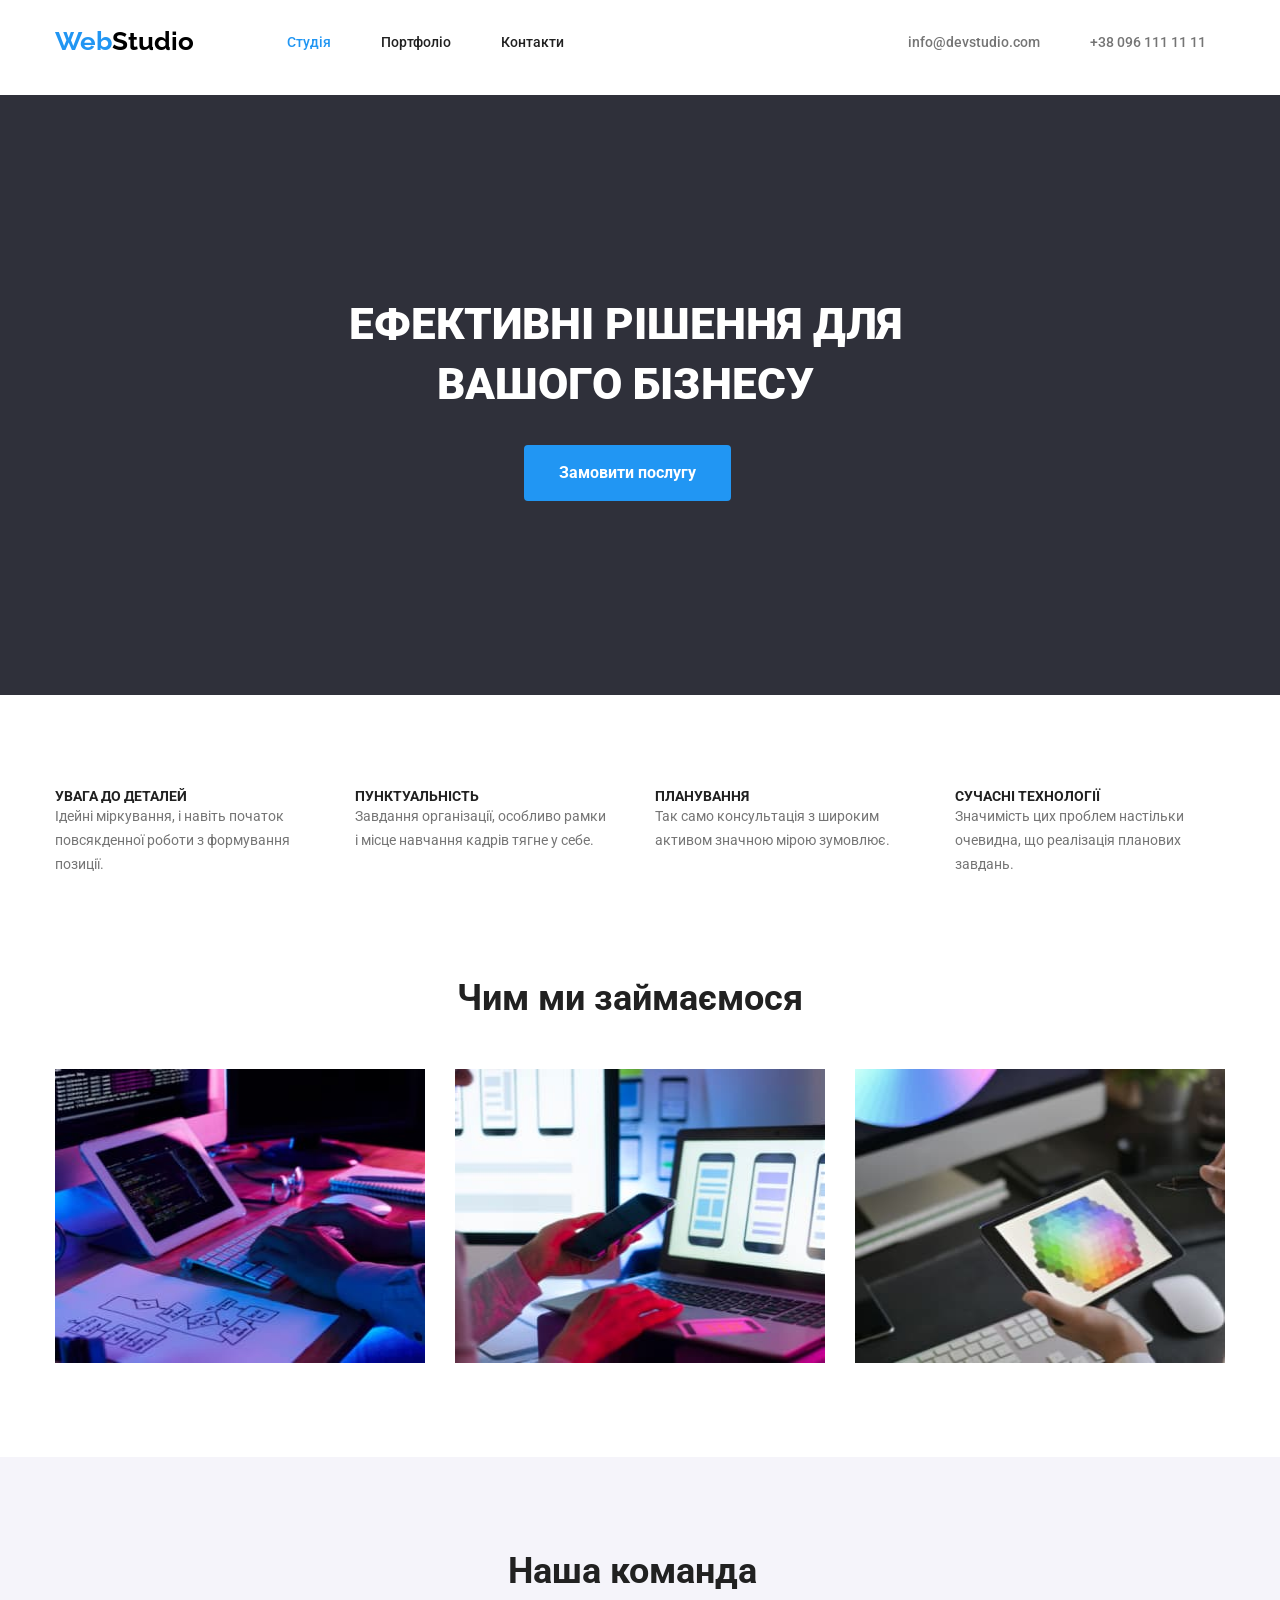
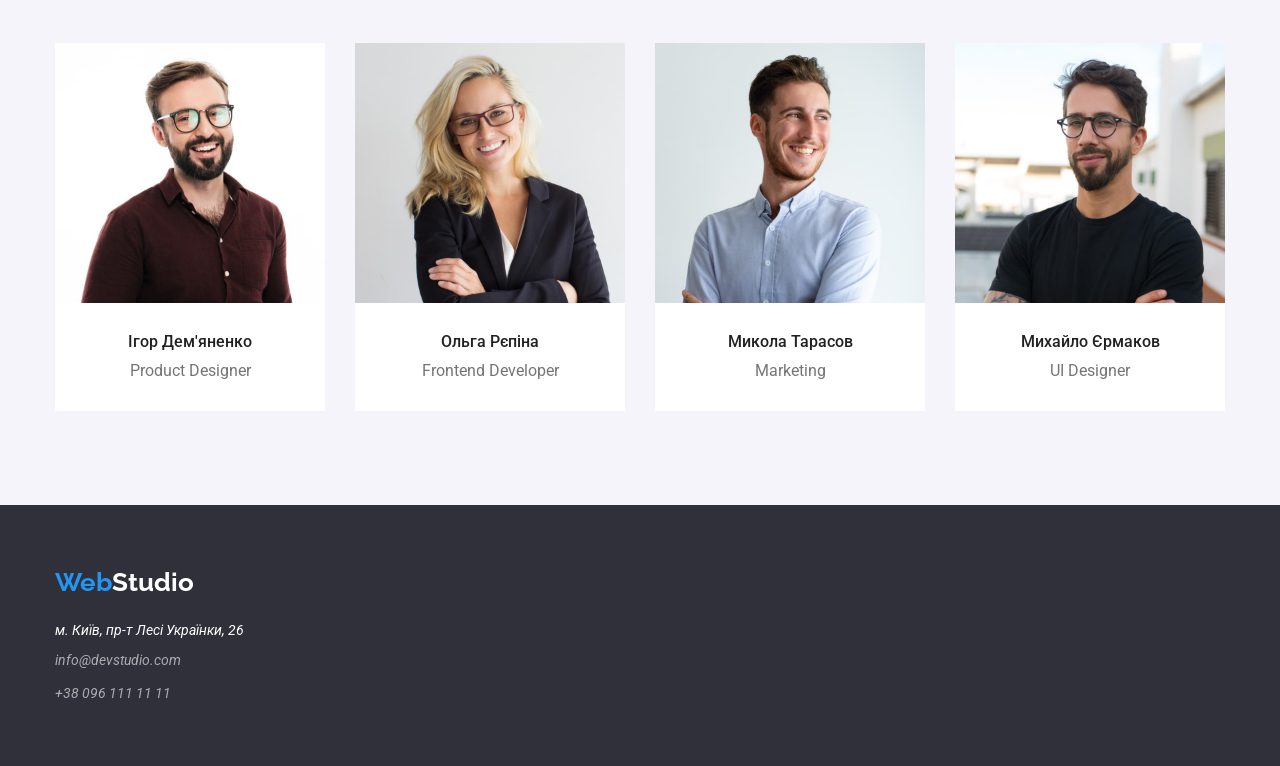
==== commit 90a220cf: "finnish" ====
--- a/index.html
+++ b/index.html
@@ -15,7 +15,7 @@
   </head>
   <body>
     <header class="header">
-      <div class="container">
+      <div class="container box">
       <a class="header-logo" href="/index.html"><span class="header-web">Web</span>Studio</a>
       <nav class="header-nav">
         <ul class="nav-list">
@@ -30,7 +30,6 @@
         <li class="header-link">
           <a class="header-item" href="mailto:info@devstudio.com"
             >info@devstudio.com</a>
-          >
         </li>
         <li class="header-link"><a class="header-item" href="tel:+380961111111">+38 096 111 11 11</a></li>
       </ul>
@@ -39,9 +38,11 @@
     <main class="main">
       <!-- Секція Ефективні рішення для вашого бізнесу -->
       <section class="hero">
-        <div class="container">
+        <div class="container cnopku">
         <h1 class="hero-title">Ефективні рішення для вашого бізнесу</h1>
+        <div class="cliv">
         <button type="button" class="hero-button">Замовити послугу</button>
+        </div>
         </div>
       </section>
       <!-- Секція наші переваги -->
@@ -51,27 +52,27 @@
           <li class="advantages-item">
             <h2 class="advantages-title">УВАГА ДО ДЕТАЛЕЙ</h2>
             <p class="advantages-text">
-              Ідейні міркування, і навіть початок повсякденної роботи з
-              формування позиції.
+              Ідейні міркування, і навіть початок <br> повсякденної роботи з
+              формування <br> позиції.
             </p>
           </li>
           <li class="advantages-item">
             <h2 class="advantages-title">ПУНКТУАЛЬНІСТЬ</h2>
             <p class="advantages-text">
-              Завдання організації, особливо рамки і місце навчання кадрів тягне
+              Завдання організації, особливо рамки <br> і місце навчання кадрів тягне
               у себе.
             </p>
           </li>
           <li class="advantages-item">
             <h2 class="advantages-title">ПЛАНУВАННЯ</h2>
             <p class="advantages-text">
-              Так само консультація з широким активом значною мірою зумовлює.
+              Так само консультація з широким <br> активом значною мірою зумовлює.
             </p>
           </li>
           <li class="advantages-item">
             <h2 class="advantages-title">СУЧАСНІ ТЕХНОЛОГІЇ</h2>
             <p class="advantages-text">
-              Значимість цих проблем настільки очевидна, що реалізація планових
+              Значимість цих проблем настільки <br> очевидна, що реалізація планових <br>
               завдань.
             </p>
           </li>
@@ -84,13 +85,13 @@
         <h3 class="affairs-title">Чим ми займаємося</h3>
         <ul class="affairs-list">
           <li class="affairs-item">
-            <img src="./images/dekstop.jpg" alt="Фото як пишуть коди" class="affairs-img" />
+            <img src="./images/dekstop.jpg" alt="Фото як пишуть коди" width="370px" height="294px" class="affairs-img" />
           </li>
           <li class="affairs-item">
-            <img src="./images/phone.jpg" alt="фото з телефоном" class="affairs-img" />
+            <img src="./images/phone.jpg" alt="фото з телефоном" width="370px" height="294px" class="affairs-img" />
           </li>
           <li class="affairs-item">
-            <img src="./images/plunshet.jpg" alt="фото з планшетом" class="affairs-img" />
+            <img src="./images/plunshet.jpg" alt="фото з планшетом" width="370px" height="294px" class="affairs-img" />
           </li>
         </ul>
         </div>
@@ -101,19 +102,19 @@
         <h3 class="comand-title">Наша команда</h3>
         <ul class="comand-list">
           <li class="comand-item">
-            <img src="./images/igor.jpg" width="300" alt="фото нашого колеги" class="comand-img" />
+            <img src="./images/igor.jpg" width="270px" height="260px" alt="фото нашого колеги" class="comand-img" />
             <h4 class="comand-description">Ігор Дем'яненко</h4>
             <p class="comand-text">Product Designer</p>
           </li>
           <li class="comand-item">
-            <img src="./images/olga.jpg" width="300" alt="фото нашої колеги" class="comand-img" />
+            <img src="./images/olga.jpg" width="270px" height="260px" alt="фото нашої колеги" class="comand-img" />
             <h4 class="comand-description">Ольга Рєпіна</h4>
             <p class="comand-text">Frontend Developer</p>
           </li>
           <li class="comand-item">
             <img
               src="./images/mykola.jpg"
-              width="300"
+              width="270px" height="260px"
               alt="фото нашого колеги" class="comand-img"
             />
             <h4 class="comand-description">Микола Тарасов</h4>
@@ -122,7 +123,7 @@
           <li class="comand-item">
             <img
               src="./images/myhuylo.jpg"
-              width="300"
+              width="270px" height="260px"
               alt="фото нашого колеги" class="comand-img"
             />
             <h4 class="comand-description">Михайло Єрмаков</h4>
--- a/css/style.css
+++ b/css/style.css
@@ -1,205 +1,312 @@
-
-:root{
-    --background-color: #2F303A;
-    --text-color :#212121;
-    --accent-color: #757575;
-    --web-color: #2196F3;
-    --studio-color: #FFF;
-    --data-color: rgba(255, 255, 255, 0.6); 
-    --comand-color: rgba(245, 244, 250, 1);
-    --dateheader-color: rgba(117, 117, 117, 1);
-    --studio1-color: #000;
+:root {
+  --background-color: #2f303a;
+  --text-color: #212121;
+  --accent-color: #757575;
+  --web-color: #2196f3;
+  --studio-color: #fff;
+  --data-color: rgba(255, 255, 255, 0.6);
+  --comand-color: rgba(245, 244, 250, 1);
+  --dateheader-color: rgba(117, 117, 117, 1);
+  --studio1-color: #000;
+  --affairs-color: #ffffff;
 }
 
 .container {
-    width: 1200px;
-    padding-right: 15px;
-    padding-left: 15px;
-    margin: 0 auto;
-    outline: 1px solid red ;
+  width: 1200px;
+  padding-right: 15px;
+  padding-left: 15px;
+  margin: 0 auto;
+  /* outline: 1px solid red ; */
 }
 
 *,
 ::after,
 ::before {
-    box-sizing: border-box;
+  box-sizing: border-box;
 }
 
 img {
-    display: block;
-}
-
-h1, h2, h3, h4, p {
-    margin: 0;
-    padding: 0;
+  display: block;
+}
+
+h1,
+h2,
+h3,
+h4,
+p {
+  margin: 0;
+  padding: 0;
 }
 
 ul {
-    list-style: none;
-    margin: 0;
-    padding: 0;
+  list-style: none;
+  margin: 0;
+  padding: 0;
 }
 
 a {
-    text-decoration: none;
+  text-decoration: none;
 }
 
 body {
-font-family: "Roboto";
+  font-family: "Roboto";
 }
 
 /* Хедер */
+
+.header {
+  background-color: var(--affairs-color);
+  margin-top: 24px;
+  margin-bottom: 25px;
+}
+
 .header-logo {
-    color: var(--studio1-color);
-        font-family: "Raleway";
-        font-size: 26px;
-        font-weight: 700;
-        line-height: 1.38;       
+  color: var(--studio1-color);
+  font-family: "Raleway";
+  font-size: 26px;
+  font-weight: 700;
+  line-height: 1.38;
+  margin-right: 93px;
 }
 
 .header-web {
-color: var(--web-color);
-    font-family: "Raleway";
-    font-size: 26px;
-    font-weight: 700;
-    line-height: 1.38;
+  color: var(--web-color);
+  font-family: "Raleway";
+  font-size: 26px;
+  font-weight: 700;
+  line-height: 1.38;
+}
+
+.box {
+  display: flex;
+  align-items: center;
+}
+
+.nav-list {
+  display: flex;
+  gap: 50px;
+  margin-right: 344px;
 }
 
 .nav-item {
-    color: var(--text-color);
-        font-size: 14px;
-        font-weight: 500;
-        line-height: 1.14;
-}
-
-.nav-item:hover, .nav-item:focus {
-    color: var(--web-color);
+  color: var(--text-color);
+  font-size: 14px;
+  font-weight: 500;
+  line-height: 1.14;
+}
+
+.nav-item:hover,
+.nav-item:focus {
+  color: var(--web-color);
 }
 
 .current {
-    color: var(--web-color);
+  color: var(--web-color);
+}
+
+.header-list {
+  display: flex;
+  gap: 50px;
 }
 
 .header-item {
-    color: var(--accent-color);
-        font-size: 14px;
-        font-weight: 500;
-        line-height: 1.14;
-       
-}
-
-.header-item:hover, .header-item:focus {
-    color: var(--web-color);
+  color: var(--accent-color);
+  font-size: 14px;
+  font-weight: 500;
+  line-height: 1.14;
+}
+
+.header-item:hover,
+.header-item:focus {
+  color: var(--web-color);
 }
 
 /* Секція герой */
 .hero {
-        background: var(--background-color);
+  background: var(--background-color);
+  margin-top: 35px;
+  margin-bottom: 94px;
+  border: 1px;
+  height: 600px;
+}
+
+.cnopku {
+  display: flex;
+  flex-direction: column;
+  gap: 30px;
+  padding-left: 237px;
+  padding-top: 200px;
 }
 
 .hero-title {
-    width: 696px;
-    color: var(--studio-color);
-        font-size: 44px;
-        font-weight: 900;
-        line-height: 1.36;
-        text-transform: uppercase;
+  width: 696px;
+  height: 120px;
+  color: var(--studio-color);
+  text-align: center;
+  font-size: 44px;
+  font-weight: 900;
+  line-height: 1.36;
+  text-transform: uppercase;
 }
 
 .hero-button {
-    width: 216px;
-        height: 50px;
-        background: var(--web-color);
-        color: var(--studio-color);
-            font-size: 16px;
-            font-weight: 700;
-            line-height: 30px;
+  background: var(--web-color);
+  color: var(--studio-color);
+  font-size: 16px;
+  font-weight: 700;
+  line-height: 30px;
+  border-radius: 4px;
+  background-color: var(--web-color);
+  border: 3px solid var(--web-color);
+  padding-left: 32px;
+  padding-right: 32px;
+  padding-top: 10px;
+  padding-bottom: 10px;
+  margin-left: 247px;
 }
 
 /* Секція наші переваги */
+.advantages {
+  background-color: var(--affairs-color);
+}
+
+.advantages-list {
+    display: flex;
+    gap: 30px;
+    
+}
+
 .advantages-title {
-    color: var(--text-color);
-        font-size: 14px;
-        font-weight: 700;
-        line-height: 1.14;
-        text-transform: uppercase;
+  color: var(--text-color);
+  font-size: 14px;
+  font-weight: 700;
+  line-height: 1.14;
+  text-transform: uppercase;
 }
 
 .advantages-text {
-    color: var(--accent-color);
-        font-size: 14px;
-        font-weight: 400;
-        line-height: 1.71;
+  color: var(--accent-color);
+  font-size: 14px;
+  font-weight: 400;
+  line-height: 1.71;
+  width: 270px;
 }
 
 /* Секція чим ми займаємося */
+
+.affairs {
+  background-color: var(--affairs-color);
+  margin-top: 101px;
+  margin-bottom: 94px;
+}
+
+.affairs-list {
+    display: flex;
+    gap: 30px;
+}
+
 .affairs-title {
-    color: var(--text-color);
-        font-size: 36px;
-        font-weight: 700;
-        line-height: 1.16;
+  color: var(--text-color);
+  font-size: 36px;
+  font-weight: 700;
+  line-height: 1.16;
+   margin-left: 402px;
+  padding-bottom: 50px;
 }
 
 /* Секція команда  */
-.command {
-    background-color: var(--comand-color);
+.comand {
+  background-color: var(--comand-color);
+  height: 648px;
+}
+
+.comand-list {
+  
+    display: flex;
+    gap: 30px;
+    padding-top: 50px;
+    padding-bottom: 94px;
+}
+
+.comand-item {
+border: 1px;
+  background-color: var(--affairs-color);
+  width: 270px;
+  height: 368px;
 }
 
 .comand-title {
-    color: var(--text-color);
-        font-size: 36px;
-        font-weight: 700;
-        line-height: 1.16;
+  color: var(--text-color);
+  font-size: 36px;
+  font-weight: 700;
+  line-height: 1.16;
+  margin-left: 453px;
+  padding-top: 94px;
 }
 
 .comand-description {
-    color: var(--text-color);
-        font-size: 16px;
-        font-weight: 500;
-        line-height: 1.18;
+  color: var(--text-color);
+  font-size: 16px;
+  font-weight: 500;
+  line-height: 1.18;
+  display: flex;
+  justify-content: center;
+  padding-top: 30px;
 }
 
 .comand-text {
-    color: var(--accent-color);
-        font-size: 16px;
-        font-weight: 400;
-        line-height: 1.18;
+  color: var(--accent-color);
+  font-size: 16px;
+  font-weight: 400;
+  line-height: 1.18;
+  display: flex;
+  justify-content: center;
+  padding-top: 10px;
 }
 
 /* Футер */
 .footer {
-    background-color: var(--background-color);
+  background-color: var(--background-color);
+  padding-top: 60px;
+  padding-bottom: 60px;
+
 }
 
 .footer-logo {
-    color: var(--studio-color);
-        font-family: "Raleway";
-        font-size: 26px;
-        font-weight: 700;
-        line-height: 1.38;
+  color: var(--studio-color);
+  font-family: "Raleway";
+  font-size: 26px;
+  font-weight: 700;
+  line-height: 1.38;
+  padding-bottom: 100px;
 }
 
 .footer-web {
-    color: var(--web-color);
-        font-family: "Raleway";
-        font-size: 26px;
-        font-weight: 700;
-        line-height: 1.38;
+  color: var(--web-color);
+  font-family: "Raleway";
+  font-size: 26px;
+  font-weight: 700;
+  line-height: 1.38;
+}
+
+.footer-adress {
+  padding-top: 20px;
 }
 
 .footer-maps {
-    color: var(--studio-color);
-        font-size: 14px;
-        font-weight: 400;
-        line-height: 1,71;
+  color: var(--studio-color);
+  font-size: 14px;
+  font-weight: 400;
+  line-height: 1, 71;
+}
+
+.footer-link {
+padding-top: 9px;
 }
 
 .footer-item {
-    color: var(--data-color);
-        font-size: 14px;
-        font-weight: 400;
-        line-height: 1.71;
-}
-
-
-
+  color: var(--data-color);
+  font-size: 14px;
+  font-weight: 400;
+  line-height: 1.71;
+}
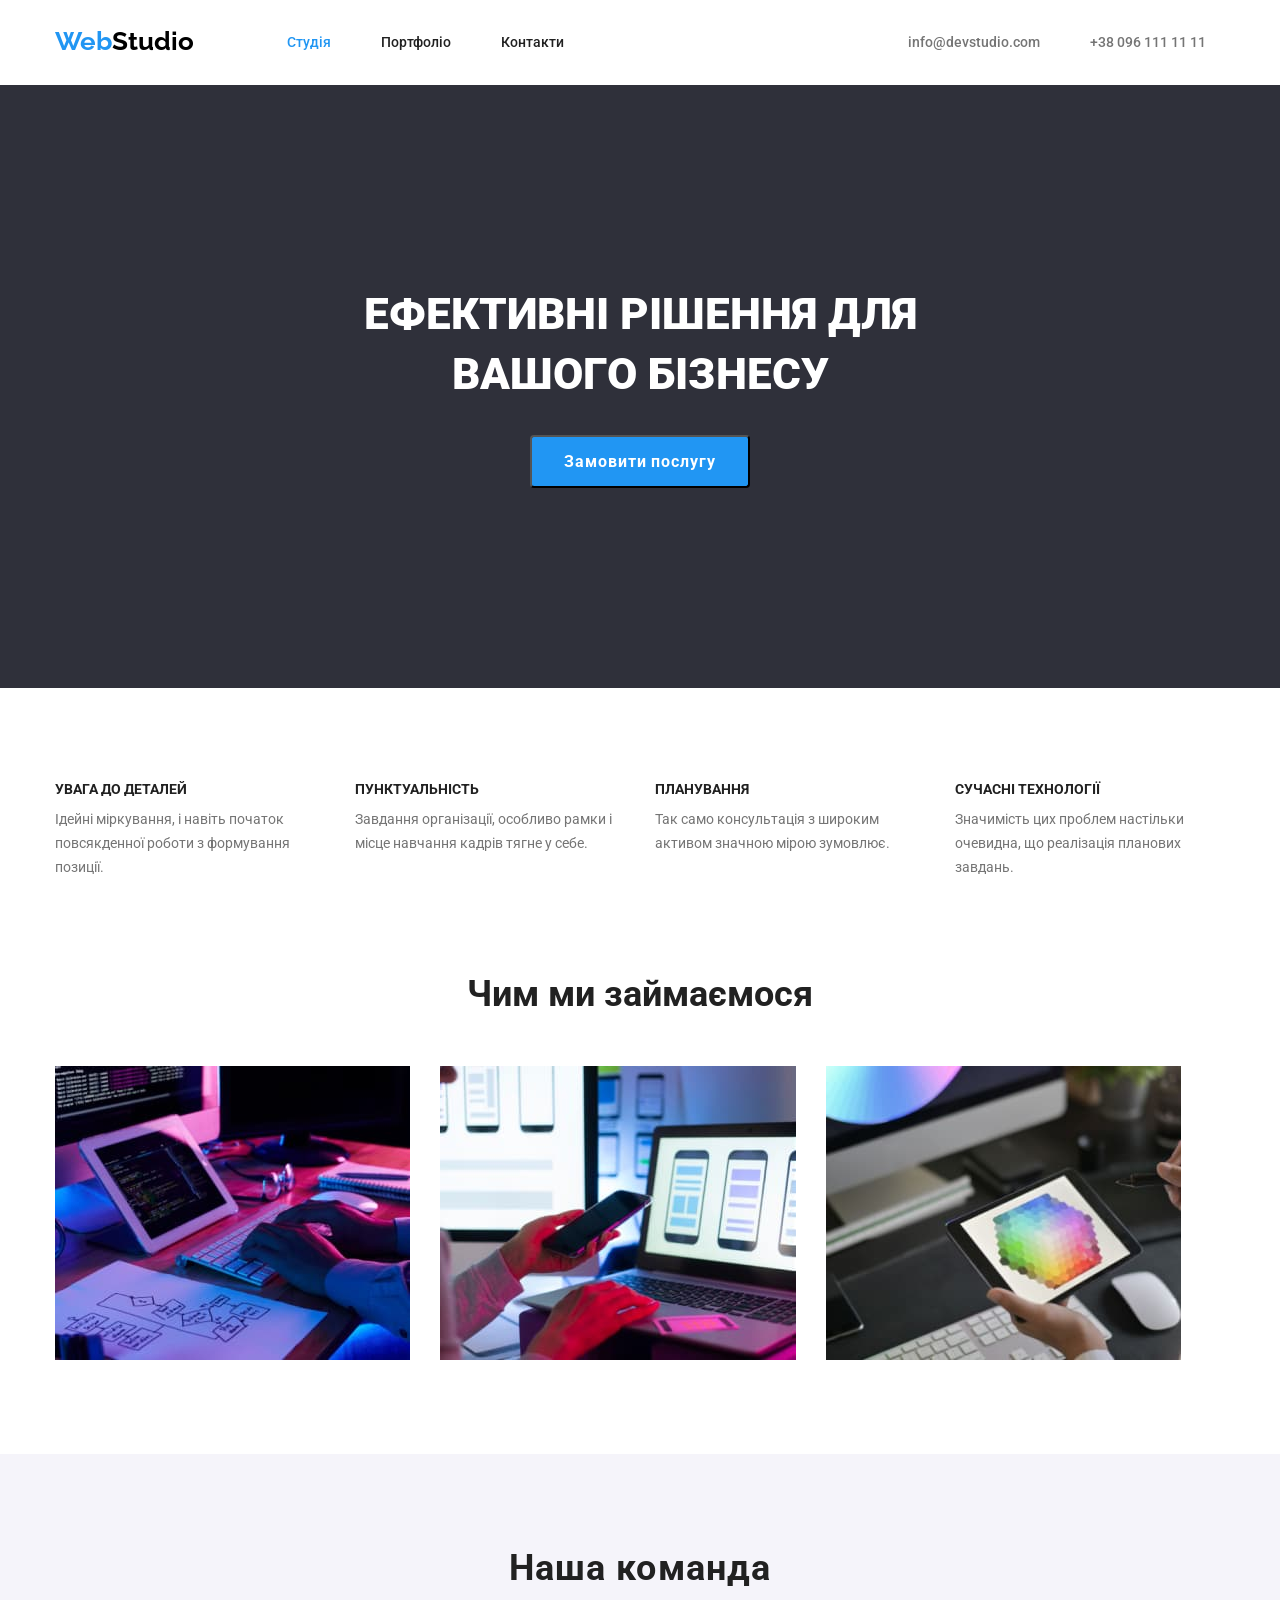
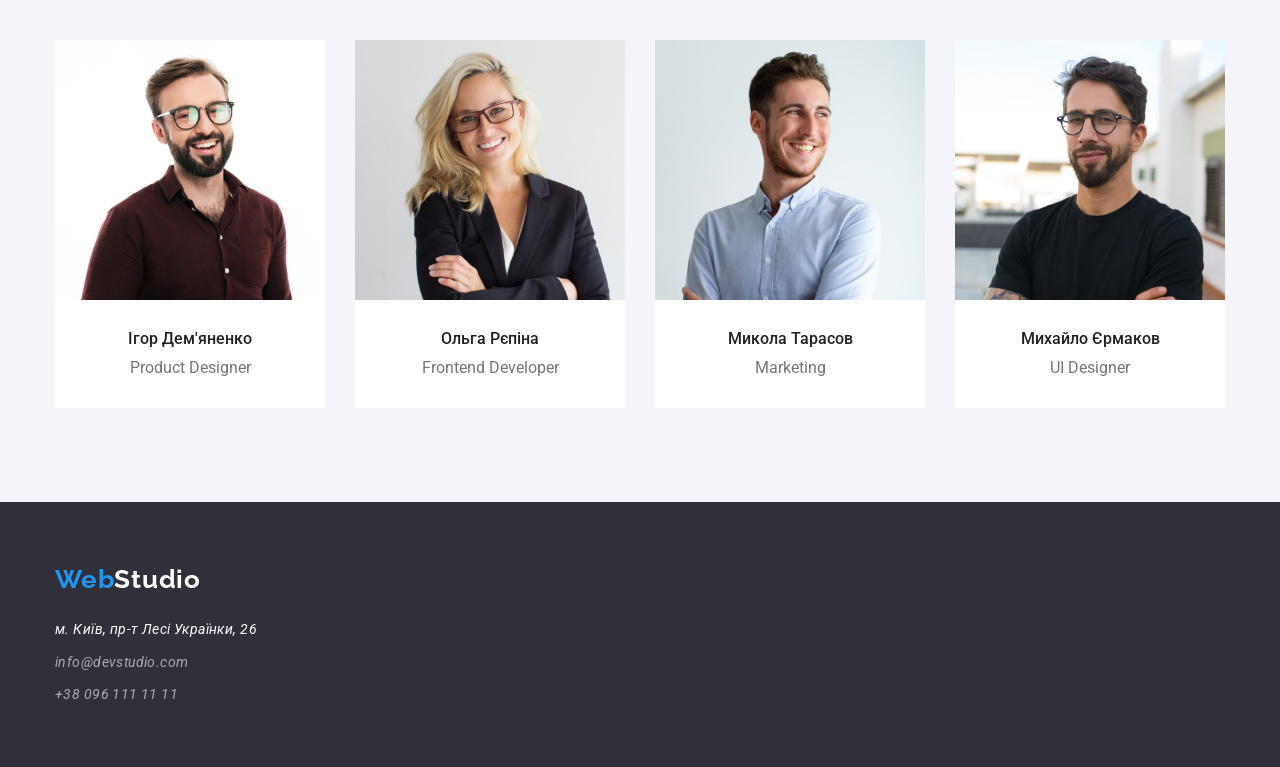
==== commit 35309b65: "hw-13" ====
--- a/index.html
+++ b/index.html
@@ -10,151 +10,188 @@
       href="https://fonts.googleapis.com/css2?family=Raleway:ital,wght@0,100..900;1,100..900&family=Roboto:ital,wght@0,100;0,300;0,400;0,500;0,700;0,900;1,100;1,300;1,400;1,500;1,700;1,900&display=swap"
       rel="stylesheet"
     />
-    <link rel="stylesheet" href="https://cdnjs.cloudflare.com/ajax/libs/modern-normalize/2.0.0/modern-normalize.min.css" integrity="sha512-4xo8blKMVCiXpTaLzQSLSw3KFOVPWhm/TRtuPVc4WG6kUgjH6J03IBuG7JZPkcWMxJ5huwaBpOpnwYElP/m6wg==" crossorigin="anonymous" referrerpolicy="no-referrer" />
+    <link
+      rel="stylesheet"
+      href="https://cdnjs.cloudflare.com/ajax/libs/modern-normalize/2.0.0/modern-normalize.min.css"
+      integrity="sha512-4xo8blKMVCiXpTaLzQSLSw3KFOVPWhm/TRtuPVc4WG6kUgjH6J03IBuG7JZPkcWMxJ5huwaBpOpnwYElP/m6wg=="
+      crossorigin="anonymous"
+      referrerpolicy="no-referrer"
+    />
     <link rel="stylesheet" href="./css/style.css" />
   </head>
   <body>
     <header class="header">
       <div class="container box">
-      <a class="header-logo" href="/index.html"><span class="header-web">Web</span>Studio</a>
-      <nav class="header-nav">
-        <ul class="nav-list">
-          <li class="nav-link"><a class="nav-item current" href="./index.html">Студія</a></li>
-          <li class="nav-link">
-            <a class="nav-item" href="./pages/portfolio.html">Портфоліо</a>
+        <a class="header-logo" href="/index.html"
+          ><span class="header-web">Web</span>Studio</a
+        >
+        <nav class="header-nav">
+          <ul class="nav-list">
+            <li class="nav-link">
+              <a class="nav-item current" href="./index.html">Студія</a>
+            </li>
+            <li class="nav-link">
+              <a class="nav-item" href="./pages/portfolio.html">Портфоліо</a>
+            </li>
+            <li class="nav-link"><a class="nav-item" href="#">Контакти</a></li>
+          </ul>
+        </nav>
+        <ul class="header-list">
+          <li class="header-link">
+            <a class="header-item" href="mailto:info@devstudio.com"
+              >info@devstudio.com</a
+            >
           </li>
-          <li class="nav-link"><a class="nav-item " href="#">Контакти</a></li>
+          <li class="header-link">
+            <a class="header-item" href="tel:+380961111111"
+              >+38 096 111 11 11</a
+            >
+          </li>
         </ul>
-      </nav>
-      <ul class="header-list">
-        <li class="header-link">
-          <a class="header-item" href="mailto:info@devstudio.com"
-            >info@devstudio.com</a>
-        </li>
-        <li class="header-link"><a class="header-item" href="tel:+380961111111">+38 096 111 11 11</a></li>
-      </ul>
       </div>
     </header>
     <main class="main">
       <!-- Секція Ефективні рішення для вашого бізнесу -->
       <section class="hero">
-        <div class="container cnopku">
-        <h1 class="hero-title">Ефективні рішення для вашого бізнесу</h1>
-        <div class="cliv">
-        <button type="button" class="hero-button">Замовити послугу</button>
-        </div>
+        <div class="container">
+          <h1 class="hero-title">Ефективні рішення для вашого бізнесу</h1>
+          <button type="button" class="hero-button">Замовити послугу</button>
         </div>
       </section>
       <!-- Секція наші переваги -->
       <section class="advantages">
-         <div class="container">
-        <ul class="advantages-list">
-          <li class="advantages-item">
-            <h2 class="advantages-title">УВАГА ДО ДЕТАЛЕЙ</h2>
-            <p class="advantages-text">
-              Ідейні міркування, і навіть початок <br> повсякденної роботи з
-              формування <br> позиції.
-            </p>
-          </li>
-          <li class="advantages-item">
-            <h2 class="advantages-title">ПУНКТУАЛЬНІСТЬ</h2>
-            <p class="advantages-text">
-              Завдання організації, особливо рамки <br> і місце навчання кадрів тягне
-              у себе.
-            </p>
-          </li>
-          <li class="advantages-item">
-            <h2 class="advantages-title">ПЛАНУВАННЯ</h2>
-            <p class="advantages-text">
-              Так само консультація з широким <br> активом значною мірою зумовлює.
-            </p>
-          </li>
-          <li class="advantages-item">
-            <h2 class="advantages-title">СУЧАСНІ ТЕХНОЛОГІЇ</h2>
-            <p class="advantages-text">
-              Значимість цих проблем настільки <br> очевидна, що реалізація планових <br>
-              завдань.
-            </p>
-          </li>
-        </ul>
+        <div class="container">
+          <ul class="advantages-list">
+            <li class="advantages-item">
+              <h2 class="advantages-title">УВАГА ДО ДЕТАЛЕЙ</h2>
+              <p class="advantages-text">
+                Ідейні міркування, і навіть початок повсякденної роботи з
+                формування позиції.
+              </p>
+            </li>
+            <li class="advantages-item">
+              <h2 class="advantages-title">ПУНКТУАЛЬНІСТЬ</h2>
+              <p class="advantages-text">
+                Завдання організації, особливо рамки і місце навчання кадрів
+                тягне у себе.
+              </p>
+            </li>
+            <li class="advantages-item">
+              <h2 class="advantages-title">ПЛАНУВАННЯ</h2>
+              <p class="advantages-text">
+                Так само консультація з широким активом значною мірою зумовлює.
+              </p>
+            </li>
+            <li class="advantages-item">
+              <h2 class="advantages-title">СУЧАСНІ ТЕХНОЛОГІЇ</h2>
+              <p class="advantages-text">
+                Значимість цих проблем настільки очевидна, що реалізація
+                планових завдань.
+              </p>
+            </li>
+          </ul>
         </div>
       </section>
       <!-- Секція чим ми займаємося -->
       <section class="affairs">
         <div class="container">
-        <h3 class="affairs-title">Чим ми займаємося</h3>
-        <ul class="affairs-list">
-          <li class="affairs-item">
-            <img src="./images/dekstop.jpg" alt="Фото як пишуть коди" width="370px" height="294px" class="affairs-img" />
-          </li>
-          <li class="affairs-item">
-            <img src="./images/phone.jpg" alt="фото з телефоном" width="370px" height="294px" class="affairs-img" />
-          </li>
-          <li class="affairs-item">
-            <img src="./images/plunshet.jpg" alt="фото з планшетом" width="370px" height="294px" class="affairs-img" />
-          </li>
-        </ul>
+          <h3 class="affairs-title">Чим ми займаємося</h3>
+          <ul class="affairs-list">
+            <li class="affairs-item">
+              <img
+                src="./images/dekstop.jpg"
+                alt="Фото як пишуть коди"
+                class="affairs-img"
+              />
+            </li>
+            <li class="affairs-item">
+              <img
+                src="./images/phone.jpg"
+                alt="фото з телефоном"
+                class="affairs-img"
+              />
+            </li>
+            <li class="affairs-item">
+              <img
+                src="./images/plunshet.jpg"
+                alt="фото з планшетом"
+                class="affairs-img"
+              />
+            </li>
+          </ul>
         </div>
       </section>
       <!-- Секція наша команда -->
       <section class="comand">
         <div class="container">
-        <h3 class="comand-title">Наша команда</h3>
-        <ul class="comand-list">
-          <li class="comand-item">
-            <img src="./images/igor.jpg" width="270px" height="260px" alt="фото нашого колеги" class="comand-img" />
-            <h4 class="comand-description">Ігор Дем'яненко</h4>
-            <p class="comand-text">Product Designer</p>
-          </li>
-          <li class="comand-item">
-            <img src="./images/olga.jpg" width="270px" height="260px" alt="фото нашої колеги" class="comand-img" />
-            <h4 class="comand-description">Ольга Рєпіна</h4>
-            <p class="comand-text">Frontend Developer</p>
-          </li>
-          <li class="comand-item">
-            <img
-              src="./images/mykola.jpg"
-              width="270px" height="260px"
-              alt="фото нашого колеги" class="comand-img"
-            />
-            <h4 class="comand-description">Микола Тарасов</h4>
-            <p class="comand-text">Marketing</p>
-          </li>
-          <li class="comand-item">
-            <img
-              src="./images/myhuylo.jpg"
-              width="270px" height="260px"
-              alt="фото нашого колеги" class="comand-img"
-            />
-            <h4 class="comand-description">Михайло Єрмаков</h4>
-            <p class="comand-text">UI Designer</p>
-          </li>
-        </ul>
+          <h3 class="comand-title">Наша команда</h3>
+          <ul class="comand-list">
+            <li class="comand-item">
+              <img
+                src="./images/igor.jpg"
+                alt="фото нашого колеги"
+                class="comand-img"
+              />
+              <h4 class="comand-description">Ігор Дем'яненко</h4>
+              <p class="comand-text">Product Designer</p>
+            </li>
+            <li class="comand-item">
+              <img
+                src="./images/olga.jpg"
+                alt="фото нашої колеги"
+                class="comand-img"
+              />
+              <h4 class="comand-description">Ольга Рєпіна</h4>
+              <p class="comand-text">Frontend Developer</p>
+            </li>
+            <li class="comand-item">
+              <img
+                src="./images/mykola.jpg"
+                alt="фото нашого колеги"
+                class="comand-img"
+              />
+              <h4 class="comand-description">Микола Тарасов</h4>
+              <p class="comand-text">Marketing</p>
+            </li>
+            <li class="comand-item">
+              <img
+                src="./images/myhuylo.jpg"
+                alt="фото нашого колеги"
+                class="comand-img"
+              />
+              <h4 class="comand-description">Михайло Єрмаков</h4>
+              <p class="comand-text">UI Designer</p>
+            </li>
+          </ul>
         </div>
       </section>
     </main>
     <!-- Футер -->
     <footer class="footer">
       <div class="container">
-      <a class="footer-logo" href="/index.html"
-        ><span class="footer-web">Web</span>Studio</a
-      >
-      <address class="footer-adress">
-        <a
-          class="footer-maps"
-          href="https://www.google.com/maps/d/viewer?mid=10uSM3H-mIU3GznYo2szRIEphczw&hl=en_US&ll=50.42732700000001%2C30.538092&z=17"
-          target="_blank"
-          >м. Київ, пр-т Лесі Українки, 26</a
+        <a class="footer-logo" href="/index.html"
+          ><span class="footer-web">Web</span>Studio</a
         >
-        <ul class="footer-list">
-          <li class="footer-link">
-            <a class="footer-item" href="mailto:info@devstudio.com"
-              >info@devstudio.com</a
-            >
-          </li>
-          <li class="footer-link"><a class="footer-item" href="tel:+380961111111">+38 096 111 11 11</a></li>
-        </ul>
-      </address>
+        <address class="footer-adress">
+          <a
+            class="footer-maps"
+            href="https://www.google.com/maps/d/viewer?mid=10uSM3H-mIU3GznYo2szRIEphczw&hl=en_US&ll=50.42732700000001%2C30.538092&z=17"
+            target="_blank"
+            >м. Київ, пр-т Лесі Українки, 26</a
+          >
+          <ul class="footer-list">
+            <li class="footer-link">
+              <a class="footer-item" href="mailto:info@devstudio.com"
+                >info@devstudio.com</a
+              >
+            </li>
+            <li class="footer-link">
+              <a class="footer-item" href="tel:+380961111111"
+                >+38 096 111 11 11</a
+              >
+            </li>
+          </ul>
+        </address>
       </div>
     </footer>
   </body>
--- a/css/style.css
+++ b/css/style.css
@@ -124,50 +124,49 @@
 /* Секція герой */
 .hero {
   background: var(--background-color);
-  margin-top: 35px;
-  margin-bottom: 94px;
-  border: 1px;
-  height: 600px;
-}
-
-.cnopku {
+  padding-top: 200px;
+  padding-bottom: 200px;
+  text-align: center;
+}
+
+/* .cnopku {
   display: flex;
   flex-direction: column;
   gap: 30px;
   padding-left: 237px;
   padding-top: 200px;
-}
+} */
 
 .hero-title {
-  width: 696px;
-  height: 120px;
   color: var(--studio-color);
-  text-align: center;
   font-size: 44px;
   font-weight: 900;
   line-height: 1.36;
   text-transform: uppercase;
-}
+  width: 696px;
+  margin-bottom: 30px;
+  margin-left: auto;
+  margin-right: auto;
+} 
+
 
 .hero-button {
-  background: var(--web-color);
   color: var(--studio-color);
-  font-size: 16px;
-  font-weight: 700;
-  line-height: 30px;
-  border-radius: 4px;
-  background-color: var(--web-color);
-  border: 3px solid var(--web-color);
-  padding-left: 32px;
-  padding-right: 32px;
-  padding-top: 10px;
-  padding-bottom: 10px;
-  margin-left: 247px;
+text-align: center;
+font-size: 16px;
+font-weight: 700;
+line-height: 1.87; 
+letter-spacing: 0.96px;
+background-color: var(--web-color);
+padding: 10px 32px;
+border-radius: 4px;
 }
 
 /* Секція наші переваги */
 .advantages {
   background-color: var(--affairs-color);
+  padding-top: 94px;
+
 }
 
 .advantages-list {
@@ -182,6 +181,7 @@
   font-weight: 700;
   line-height: 1.14;
   text-transform: uppercase;
+  margin-bottom: 10px;
 }
 
 .advantages-text {
@@ -196,8 +196,8 @@
 
 .affairs {
   background-color: var(--affairs-color);
-  margin-top: 101px;
-  margin-bottom: 94px;
+  padding-top: 94px;
+  padding-bottom: 94px;
 }
 
 .affairs-list {
@@ -210,22 +210,26 @@
   font-size: 36px;
   font-weight: 700;
   line-height: 1.16;
-   margin-left: 402px;
-  padding-bottom: 50px;
+  text-align: center;
+  margin-bottom: 50px;
 }
 
 /* Секція команда  */
 .comand {
   background-color: var(--comand-color);
-  height: 648px;
+  padding-top: 94px;
+  padding-bottom: 94px;
+  text-align: center;
 }
 
 .comand-list {
-  
     display: flex;
     gap: 30px;
-    padding-top: 50px;
-    padding-bottom: 94px;
+    max-width: 1200px;
+}
+
+.comand-img{
+  width: 270px;
 }
 
 .comand-item {
@@ -240,8 +244,8 @@
   font-size: 36px;
   font-weight: 700;
   line-height: 1.16;
-  margin-left: 453px;
-  padding-top: 94px;
+  margin-bottom: 50px;
+  letter-spacing: 1.08px
 }
 
 .comand-description {
@@ -251,7 +255,7 @@
   line-height: 1.18;
   display: flex;
   justify-content: center;
-  padding-top: 30px;
+  margin-top: 30px;
 }
 
 .comand-text {
@@ -261,7 +265,7 @@
   line-height: 1.18;
   display: flex;
   justify-content: center;
-  padding-top: 10px;
+  margin-top: 10px;
 }
 
 /* Футер */
@@ -278,7 +282,7 @@
   font-size: 26px;
   font-weight: 700;
   line-height: 1.38;
-  padding-bottom: 100px;
+  letter-spacing: 0.78px;
 }
 
 .footer-web {
@@ -287,21 +291,29 @@
   font-size: 26px;
   font-weight: 700;
   line-height: 1.38;
-}
-
-.footer-adress {
-  padding-top: 20px;
+   letter-spacing: 0.78px;
 }
 
 .footer-maps {
   color: var(--studio-color);
   font-size: 14px;
   font-weight: 400;
-  line-height: 1, 71;
+  line-height: 1.71;
+  letter-spacing: 0.42px;
+}
+.footer-adress {
+  margin-top: 20px;
+}
+
+.footer-list {
+  margin-top: 9px;
 }
 
 .footer-link {
-padding-top: 9px;
+  margin-bottom: 9px;
+}
+.footer-link:last-child {
+margin-bottom: 0px;
 }
 
 .footer-item {
@@ -309,4 +321,5 @@
   font-size: 14px;
   font-weight: 400;
   line-height: 1.71;
-}
+  letter-spacing: 0.42px;
+}
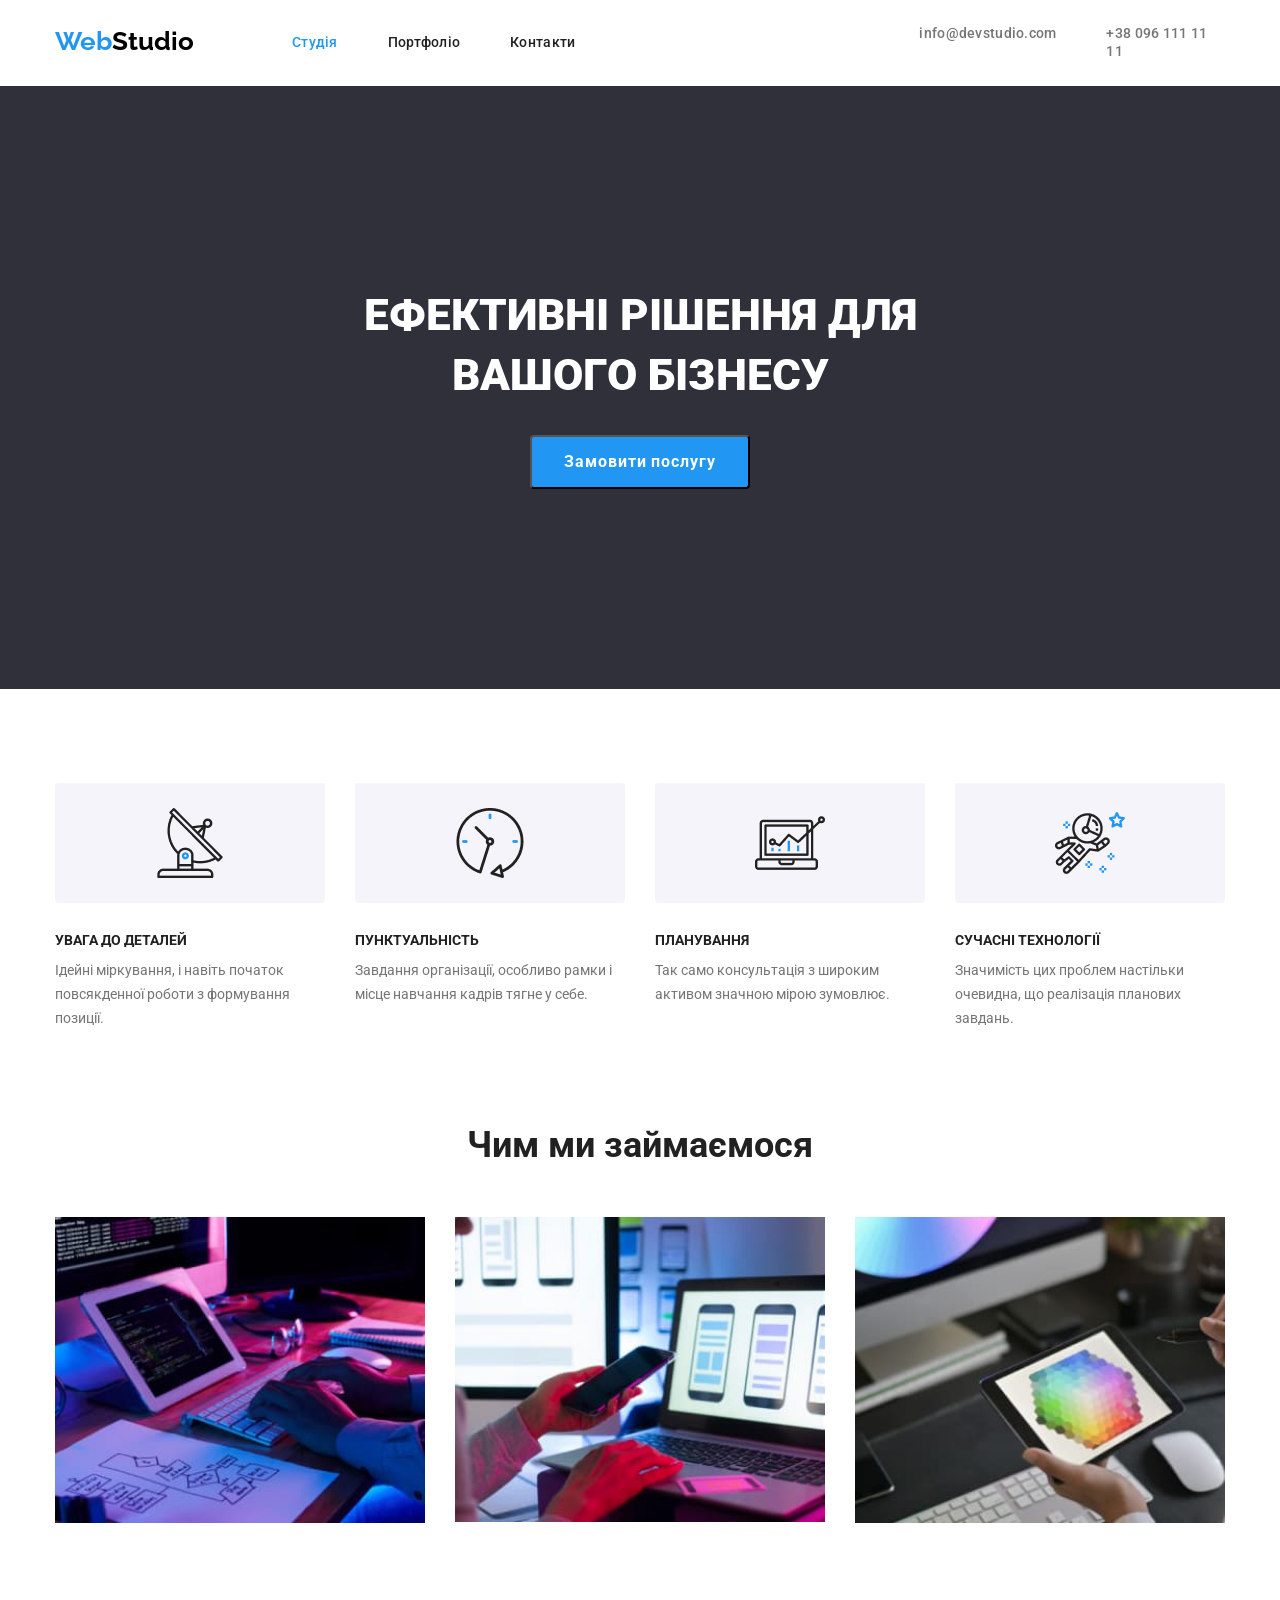
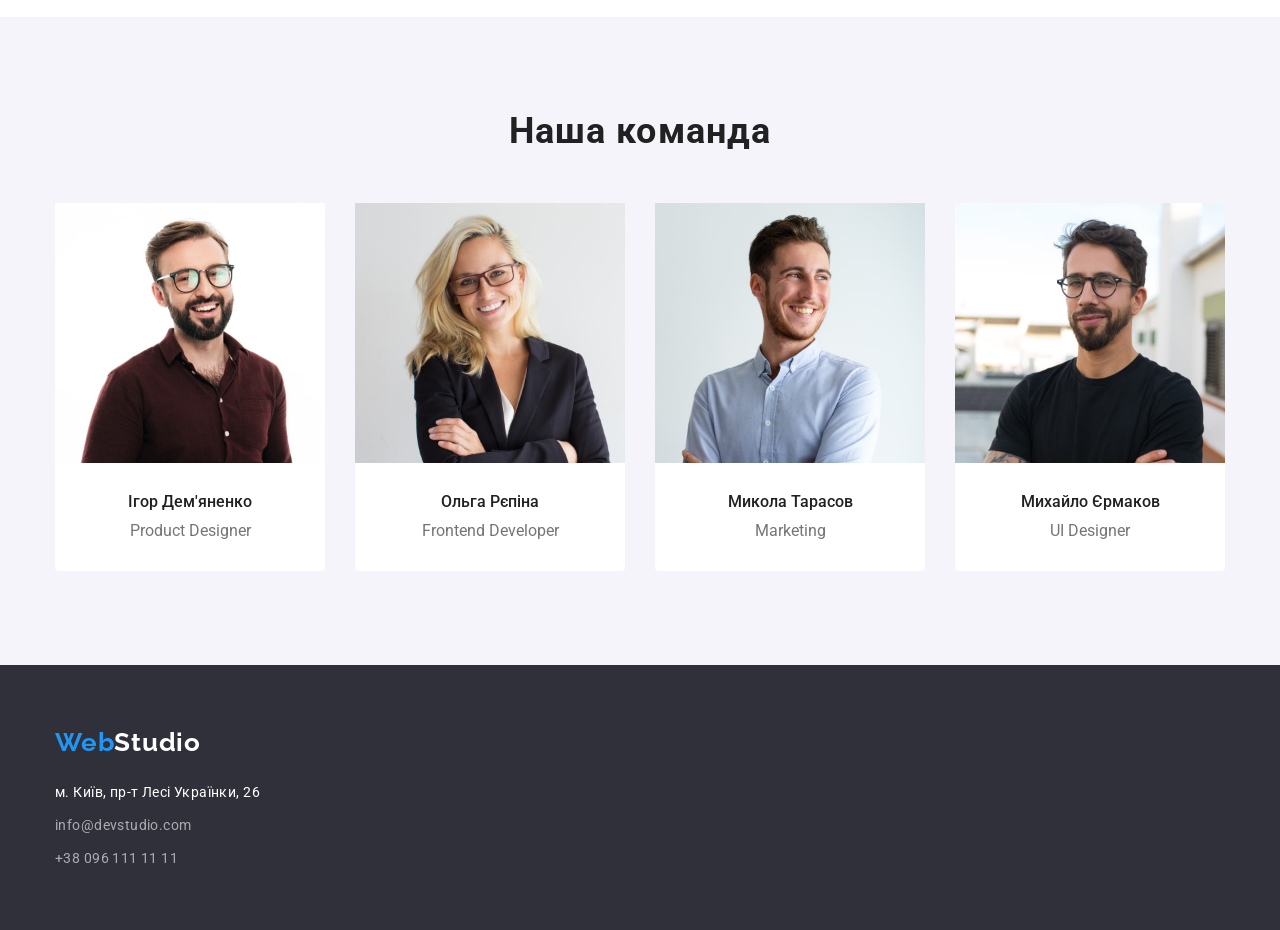
==== commit 38db633d: "nev" ====
--- a/index.html
+++ b/index.html
@@ -132,8 +132,10 @@
                 alt="фото нашого колеги"
                 class="comand-img"
               />
+              <div class="comand-box">
               <h4 class="comand-description">Ігор Дем'яненко</h4>
               <p class="comand-text">Product Designer</p>
+              </div>
             </li>
             <li class="comand-item">
               <img
@@ -141,8 +143,10 @@
                 alt="фото нашої колеги"
                 class="comand-img"
               />
+              <div class="comand-box">
               <h4 class="comand-description">Ольга Рєпіна</h4>
               <p class="comand-text">Frontend Developer</p>
+              </div>
             </li>
             <li class="comand-item">
               <img
@@ -150,8 +154,10 @@
                 alt="фото нашого колеги"
                 class="comand-img"
               />
+              <div class="comand-box">
               <h4 class="comand-description">Микола Тарасов</h4>
               <p class="comand-text">Marketing</p>
+              </div>
             </li>
             <li class="comand-item">
               <img
@@ -159,9 +165,11 @@
                 alt="фото нашого колеги"
                 class="comand-img"
               />
+              <div class="comand-box">
               <h4 class="comand-description">Михайло Єрмаков</h4>
               <p class="comand-text">UI Designer</p>
             </li>
+            </div>
           </ul>
         </div>
       </section>
--- a/css/style.css
+++ b/css/style.css
@@ -67,6 +67,7 @@
   font-weight: 700;
   line-height: 1.38;
   margin-right: 93px;
+  width: 145px;
 }
 
 .header-web {
@@ -93,6 +94,7 @@
   font-size: 14px;
   font-weight: 500;
   line-height: 1.14;
+  letter-spacing: 0.28px;
 }
 
 .nav-item:hover,
@@ -114,6 +116,10 @@
   font-size: 14px;
   font-weight: 500;
   line-height: 1.14;
+  letter-spacing: 0.28px;
+}
+.header-item:last-child {
+  margin-right: 0px;
 }
 
 .header-item:hover,
@@ -123,19 +129,12 @@
 
 /* Секція герой */
 .hero {
-  background: var(--background-color);
+background-color: var(--background-color);
   padding-top: 200px;
   padding-bottom: 200px;
   text-align: center;
 }
 
-/* .cnopku {
-  display: flex;
-  flex-direction: column;
-  gap: 30px;
-  padding-left: 237px;
-  padding-top: 200px;
-} */
 
 .hero-title {
   color: var(--studio-color);
@@ -175,6 +174,31 @@
     
 }
 
+.advantages-item::before {
+content: "";
+border-radius: 4px;
+background: var(--comand-color);
+width: 270px;
+height: 120px;
+display: block;
+background-image: url(../images/antenna.png);
+background-repeat: no-repeat;
+background-position: center;
+margin-bottom: 30px;
+}
+
+.advantages-item:nth-child(2)::before {
+  background-image: url(../images/clock.png);
+}
+
+.advantages-item:nth-child(3)::before {
+background-image: url(../images/diagram.png);
+}
+
+.advantages-item:nth-child(4)::before {
+background-image: url(../images/astronaut.png);
+}
+
 .advantages-title {
   color: var(--text-color);
   font-size: 14px;
@@ -212,6 +236,10 @@
   line-height: 1.16;
   text-align: center;
   margin-bottom: 50px;
+}
+
+.affairs-img {
+  width: 370px;
 }
 
 /* Секція команда  */
@@ -228,15 +256,16 @@
     max-width: 1200px;
 }
 
+.comand-box {
+  border-radius: 0px 0px 4px 4px;
+background: var(--studio-color);
+ width: 270px;
+ padding-top: 30px;
+ padding-bottom: 30px;
+}
+
 .comand-img{
   width: 270px;
-}
-
-.comand-item {
-border: 1px;
-  background-color: var(--affairs-color);
-  width: 270px;
-  height: 368px;
 }
 
 .comand-title {
@@ -253,9 +282,6 @@
   font-size: 16px;
   font-weight: 500;
   line-height: 1.18;
-  display: flex;
-  justify-content: center;
-  margin-top: 30px;
 }
 
 .comand-text {
@@ -263,9 +289,7 @@
   font-size: 16px;
   font-weight: 400;
   line-height: 1.18;
-  display: flex;
-  justify-content: center;
-  margin-top: 10px;
+  padding-top: 10px;
 }
 
 /* Футер */
@@ -294,6 +318,10 @@
    letter-spacing: 0.78px;
 }
 
+.footer-adress{
+  font-style: normal;
+}
+
 .footer-maps {
   color: var(--studio-color);
   font-size: 14px;
